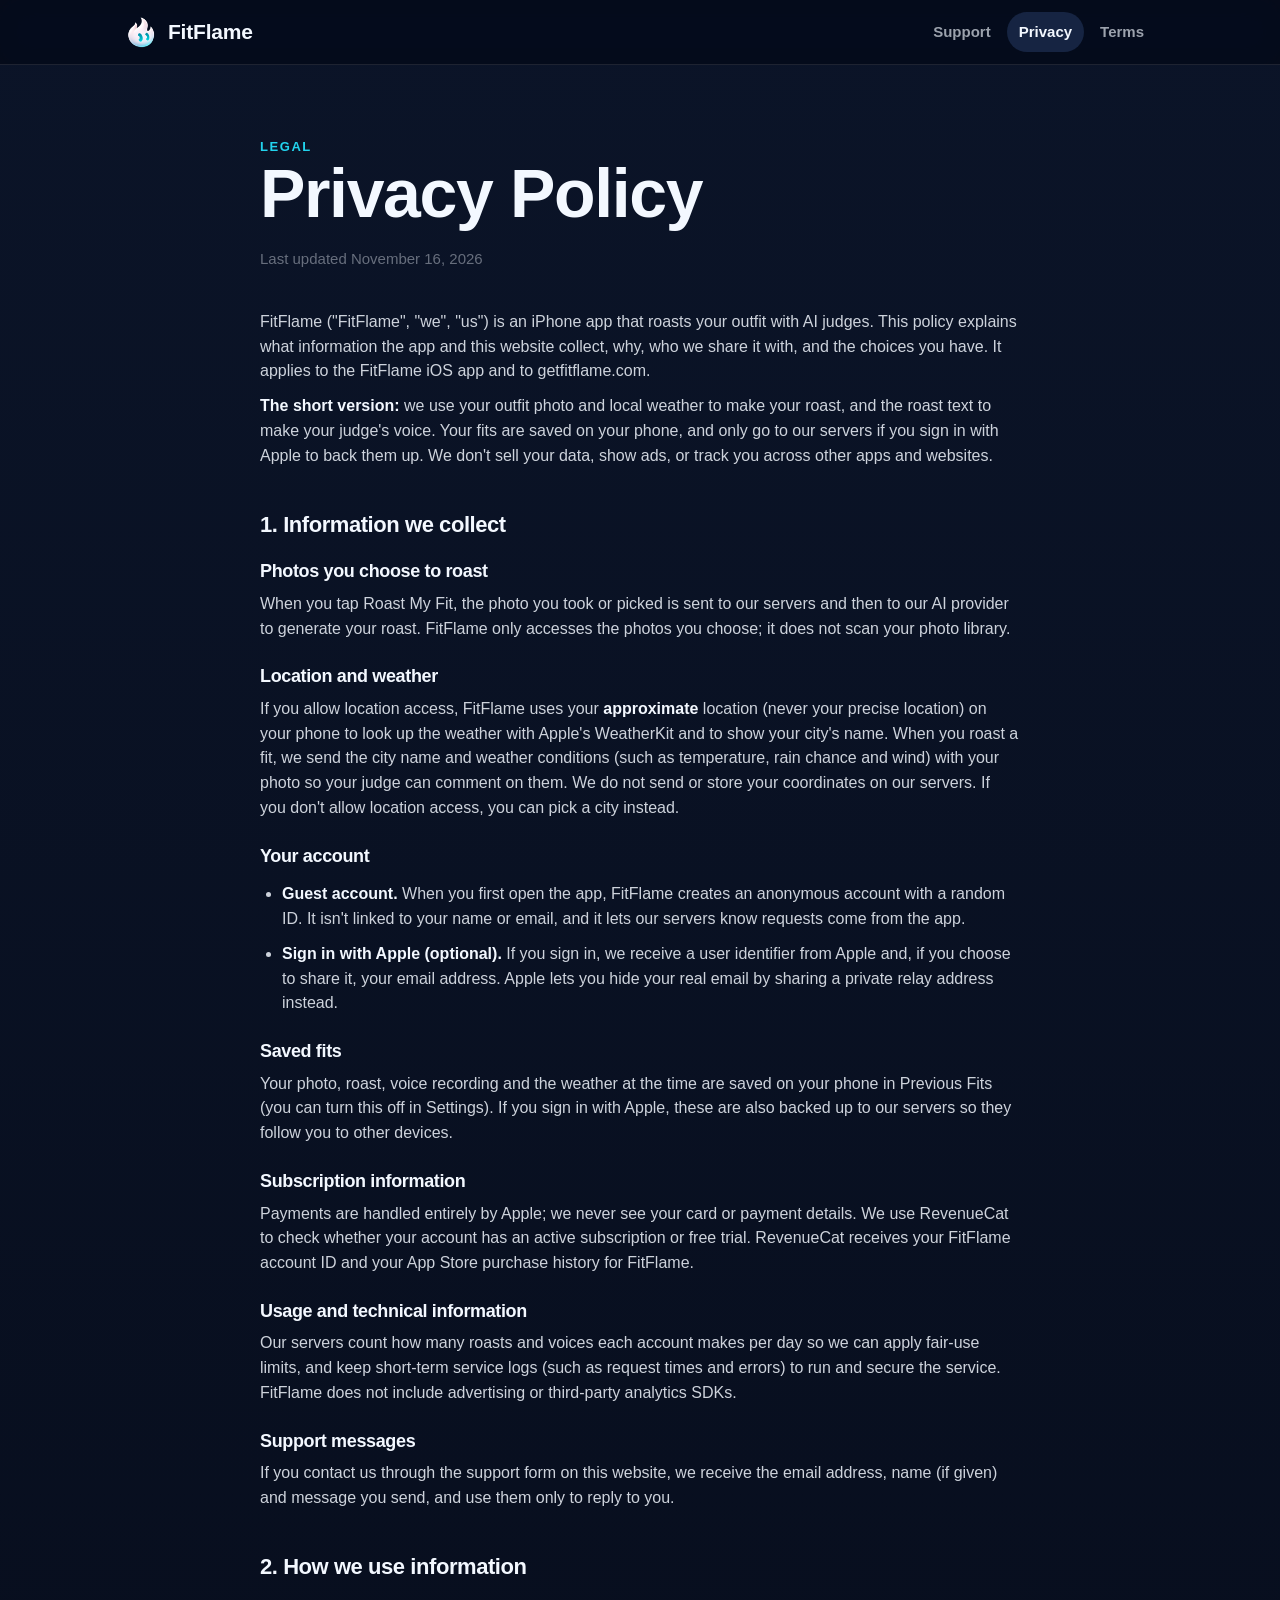
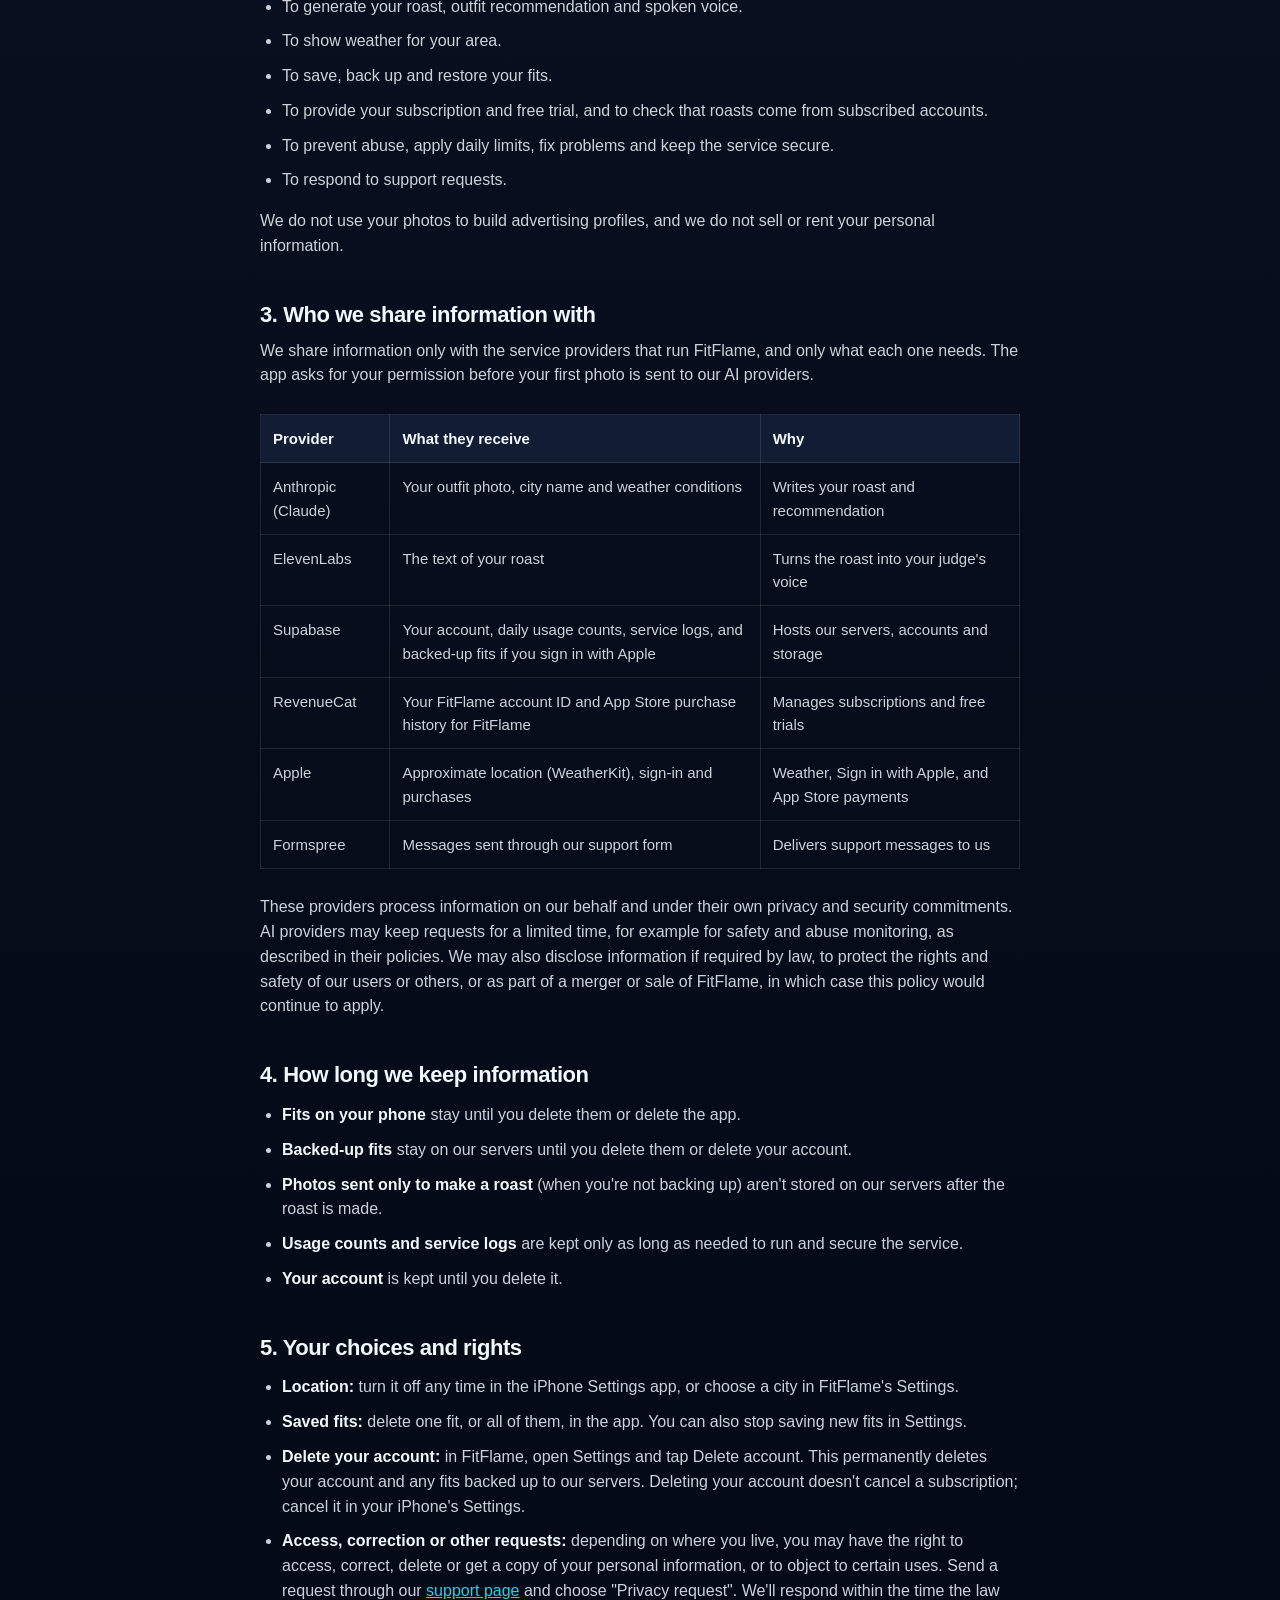
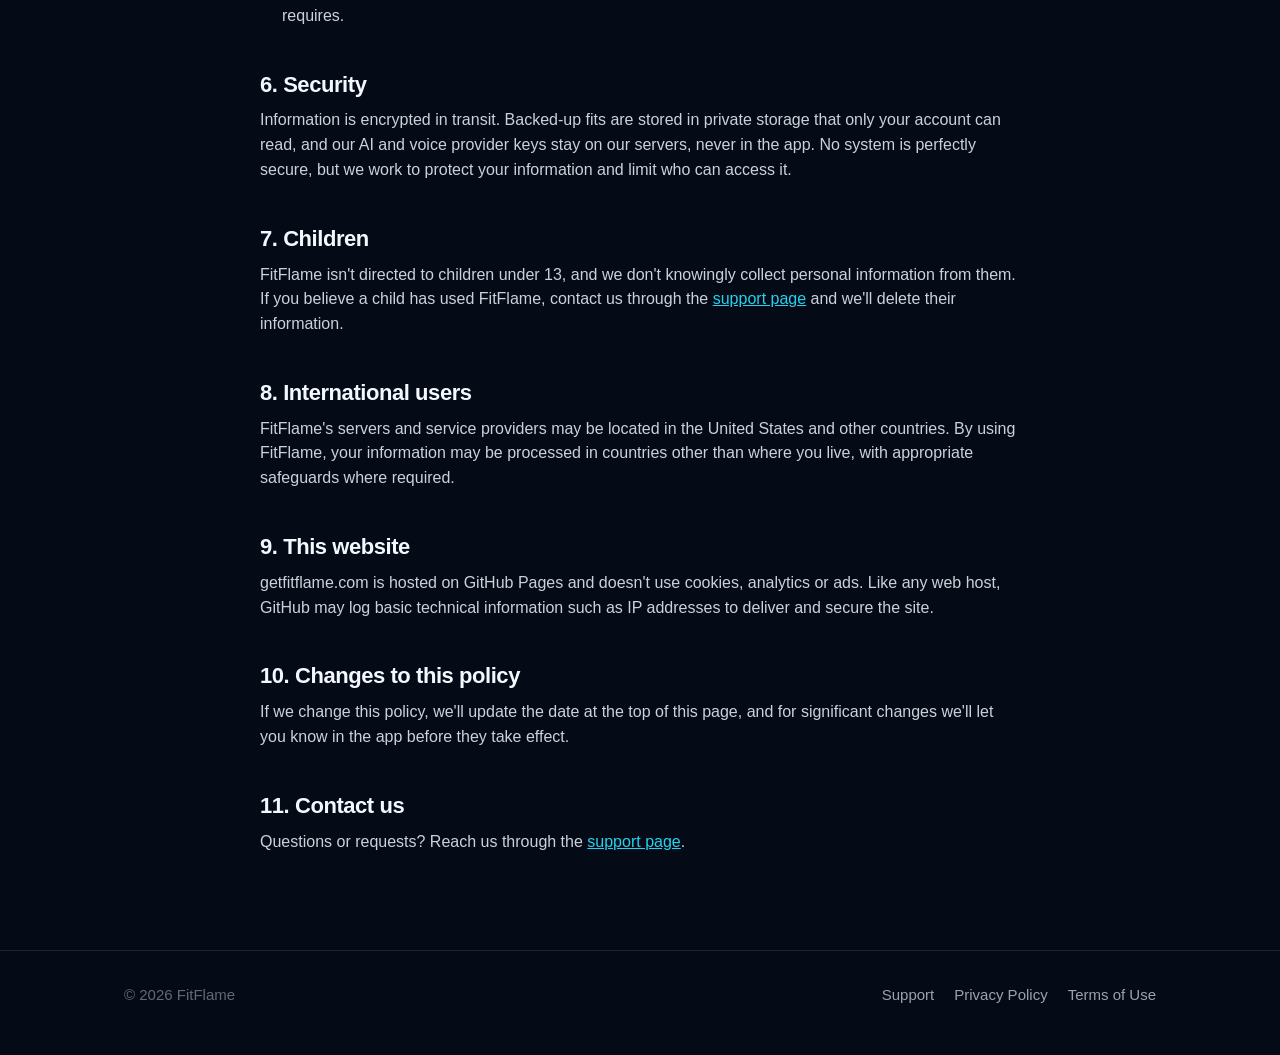
==== privacy/index.html @ 4220edf6 "FitFlame website: home, support, privacy policy and terms Co-Authored-By: Claude Opus 5.5 <noreply@a" ====
<!doctype html>
<html lang="en">
  <head>
    <meta charset="utf-8" />
    <meta name="viewport" content="width=device-width, initial-scale=1" />
    <title>Privacy Policy | FitFlame</title>
    <meta name="description" content="How FitFlame collects, uses and protects your information." />
    <meta name="theme-color" content="#050a17" />
    <link rel="icon" type="image/png" href="/assets/favicon.png" />
    <link rel="apple-touch-icon" href="/assets/icon-180.png" />
    <link rel="stylesheet" href="/assets/site.css" />
  </head>
  <body>
    <header class="site-header">
      <div class="wrap">
        <a class="logo" href="/" aria-label="FitFlame home"><img src="/assets/favicon.png" alt="" width="34" height="34" /><span>FitFlame</span></a>
        <nav class="site-nav" aria-label="Main">
          <a href="/support/">Support</a>
          <a href="/privacy/" aria-current="page">Privacy</a>
          <a href="/terms/">Terms</a>
        </nav>
      </div>
    </header>

    <main class="wrap page narrow">
      <div class="page-head">
        <p class="eyebrow">Legal</p>
        <h1>Privacy Policy</h1>
        <p class="updated">Last updated November 16, 2026</p>
      </div>

      <article class="legal">
        <p>
          FitFlame ("FitFlame", "we", "us") is an iPhone app that roasts your outfit with AI judges. This policy explains
          what information the app and this website collect, why, who we share it with, and the choices you have. It
          applies to the FitFlame iOS app and to getfitflame.com.
        </p>
        <p>
          <strong>The short version:</strong> we use your outfit photo and local weather to make your roast, and the
          roast text to make your judge's voice. Your fits are saved on your phone, and only go to our servers if you
          sign in with Apple to back them up. We don't sell your data, show ads, or track you across other apps and
          websites.
        </p>

        <h2>1. Information we collect</h2>

        <h3>Photos you choose to roast</h3>
        <p>
          When you tap Roast My Fit, the photo you took or picked is sent to our servers and then to our AI provider to
          generate your roast. FitFlame only accesses the photos you choose; it does not scan your photo library.
        </p>

        <h3>Location and weather</h3>
        <p>
          If you allow location access, FitFlame uses your <strong>approximate</strong> location (never your precise
          location) on your phone to look up the weather with Apple's WeatherKit and to show your city's name. When you
          roast a fit, we send the city name and weather conditions (such as temperature, rain chance and wind) with your
          photo so your judge can comment on them. We do not send or store your coordinates on our servers. If you don't
          allow location access, you can pick a city instead.
        </p>

        <h3>Your account</h3>
        <ul>
          <li>
            <strong>Guest account.</strong> When you first open the app, FitFlame creates an anonymous account with a
            random ID. It isn't linked to your name or email, and it lets our servers know requests come from the app.
          </li>
          <li>
            <strong>Sign in with Apple (optional).</strong> If you sign in, we receive a user identifier from Apple and,
            if you choose to share it, your email address. Apple lets you hide your real email by sharing a private relay
            address instead.
          </li>
        </ul>

        <h3>Saved fits</h3>
        <p>
          Your photo, roast, voice recording and the weather at the time are saved on your phone in Previous Fits (you
          can turn this off in Settings). If you sign in with Apple, these are also backed up to our servers so they
          follow you to other devices.
        </p>

        <h3>Subscription information</h3>
        <p>
          Payments are handled entirely by Apple; we never see your card or payment details. We use RevenueCat to check
          whether your account has an active subscription or free trial. RevenueCat receives your FitFlame account ID and
          your App Store purchase history for FitFlame.
        </p>

        <h3>Usage and technical information</h3>
        <p>
          Our servers count how many roasts and voices each account makes per day so we can apply fair-use limits, and
          keep short-term service logs (such as request times and errors) to run and secure the service. FitFlame does
          not include advertising or third-party analytics SDKs.
        </p>

        <h3>Support messages</h3>
        <p>
          If you contact us through the support form on this website, we receive the email address, name (if given) and
          message you send, and use them only to reply to you.
        </p>

        <h2>2. How we use information</h2>
        <ul>
          <li>To generate your roast, outfit recommendation and spoken voice.</li>
          <li>To show weather for your area.</li>
          <li>To save, back up and restore your fits.</li>
          <li>To provide your subscription and free trial, and to check that roasts come from subscribed accounts.</li>
          <li>To prevent abuse, apply daily limits, fix problems and keep the service secure.</li>
          <li>To respond to support requests.</li>
        </ul>
        <p>We do not use your photos to build advertising profiles, and we do not sell or rent your personal information.</p>

        <h2>3. Who we share information with</h2>
        <p>
          We share information only with the service providers that run FitFlame, and only what each one needs. The app
          asks for your permission before your first photo is sent to our AI providers.
        </p>
        <div class="table-scroll">
          <table>
            <thead>
              <tr>
                <th>Provider</th>
                <th>What they receive</th>
                <th>Why</th>
              </tr>
            </thead>
            <tbody>
              <tr>
                <td>Anthropic (Claude)</td>
                <td>Your outfit photo, city name and weather conditions</td>
                <td>Writes your roast and recommendation</td>
              </tr>
              <tr>
                <td>ElevenLabs</td>
                <td>The text of your roast</td>
                <td>Turns the roast into your judge's voice</td>
              </tr>
              <tr>
                <td>Supabase</td>
                <td>Your account, daily usage counts, service logs, and backed-up fits if you sign in with Apple</td>
                <td>Hosts our servers, accounts and storage</td>
              </tr>
              <tr>
                <td>RevenueCat</td>
                <td>Your FitFlame account ID and App Store purchase history for FitFlame</td>
                <td>Manages subscriptions and free trials</td>
              </tr>
              <tr>
                <td>Apple</td>
                <td>Approximate location (WeatherKit), sign-in and purchases</td>
                <td>Weather, Sign in with Apple, and App Store payments</td>
              </tr>
              <tr>
                <td>Formspree</td>
                <td>Messages sent through our support form</td>
                <td>Delivers support messages to us</td>
              </tr>
            </tbody>
          </table>
        </div>
        <p>
          These providers process information on our behalf and under their own privacy and security commitments. AI
          providers may keep requests for a limited time, for example for safety and abuse monitoring, as described in
          their policies. We may also disclose information if required by law, to protect the rights and safety of our
          users or others, or as part of a merger or sale of FitFlame, in which case this policy would continue to apply.
        </p>

        <h2>4. How long we keep information</h2>
        <ul>
          <li><strong>Fits on your phone</strong> stay until you delete them or delete the app.</li>
          <li><strong>Backed-up fits</strong> stay on our servers until you delete them or delete your account.</li>
          <li>
            <strong>Photos sent only to make a roast</strong> (when you're not backing up) aren't stored on our servers
            after the roast is made.
          </li>
          <li><strong>Usage counts and service logs</strong> are kept only as long as needed to run and secure the service.</li>
          <li><strong>Your account</strong> is kept until you delete it.</li>
        </ul>

        <h2>5. Your choices and rights</h2>
        <ul>
          <li><strong>Location:</strong> turn it off any time in the iPhone Settings app, or choose a city in FitFlame's Settings.</li>
          <li><strong>Saved fits:</strong> delete one fit, or all of them, in the app. You can also stop saving new fits in Settings.</li>
          <li>
            <strong>Delete your account:</strong> in FitFlame, open Settings and tap Delete account. This permanently
            deletes your account and any fits backed up to our servers. Deleting your account doesn't cancel a
            subscription; cancel it in your iPhone's Settings.
          </li>
          <li>
            <strong>Access, correction or other requests:</strong> depending on where you live, you may have the right
            to access, correct, delete or get a copy of your personal information, or to object to certain uses. Send a
            request through our <a href="/support/">support page</a> and choose "Privacy request". We'll respond within
            the time the law requires.
          </li>
        </ul>

        <h2>6. Security</h2>
        <p>
          Information is encrypted in transit. Backed-up fits are stored in private storage that only your account can
          read, and our AI and voice provider keys stay on our servers, never in the app. No system is perfectly secure,
          but we work to protect your information and limit who can access it.
        </p>

        <h2>7. Children</h2>
        <p>
          FitFlame isn't directed to children under 13, and we don't knowingly collect personal information from them.
          If you believe a child has used FitFlame, contact us through the <a href="/support/">support page</a> and we'll
          delete their information.
        </p>

        <h2>8. International users</h2>
        <p>
          FitFlame's servers and service providers may be located in the United States and other countries. By using
          FitFlame, your information may be processed in countries other than where you live, with appropriate
          safeguards where required.
        </p>

        <h2>9. This website</h2>
        <p>
          getfitflame.com is hosted on GitHub Pages and doesn't use cookies, analytics or ads. Like any web host, GitHub
          may log basic technical information such as IP addresses to deliver and secure the site.
        </p>

        <h2>10. Changes to this policy</h2>
        <p>
          If we change this policy, we'll update the date at the top of this page, and for significant changes we'll let
          you know in the app before they take effect.
        </p>

        <h2>11. Contact us</h2>
        <p>Questions or requests? Reach us through the <a href="/support/">support page</a>.</p>
      </article>
    </main>

    <footer class="site-footer">
      <div class="wrap">
        <span>© 2026 FitFlame</span>
        <nav aria-label="Footer">
          <a href="/support/">Support</a>
          <a href="/privacy/">Privacy Policy</a>
          <a href="/terms/">Terms of Use</a>
        </nav>
      </div>
    </footer>
  </body>
</html>
---- assets/site.css ----
/* FitFlame website. Colors match the app (FitFlame/DesignSystem/Theme.swift). */
:root {
  --deep-navy: #050a17;
  --navy: #0b1428;
  --slate: #17243f;
  --slate-light: #24365c;
  --cyan: #22d3ee;
  --turquoise: #2de2c8;
  --text: #f3f8ff;
  --text-secondary: rgba(243, 248, 255, 0.64);
  --text-faint: rgba(243, 248, 255, 0.4);
  --hairline: rgba(255, 255, 255, 0.1);
  --danger: #ff6b7a;
  --accent-gradient: linear-gradient(135deg, var(--cyan), var(--turquoise));
  --radius-card: 24px;
  --max: 1080px;
  color-scheme: dark;
}

*,
*::before,
*::after {
  box-sizing: border-box;
}

html {
  -webkit-text-size-adjust: 100%;
}

body {
  margin: 0;
  min-height: 100vh;
  background:
    radial-gradient(1100px 600px at 75% -10%, rgba(34, 211, 238, 0.14), transparent 60%),
    linear-gradient(180deg, var(--navy), var(--deep-navy) 70%);
  background-color: var(--deep-navy);
  color: var(--text);
  font-family: ui-rounded, "SF Pro Rounded", -apple-system, BlinkMacSystemFont, "Segoe UI", Roboto, "Helvetica Neue",
    Arial, sans-serif;
  font-size: 17px;
  line-height: 1.55;
  -webkit-font-smoothing: antialiased;
}

a {
  color: var(--cyan);
}

img {
  display: block;
  max-width: 100%;
}

.wrap {
  width: 100%;
  max-width: var(--max);
  margin: 0 auto;
  padding: 0 24px;
}

/* Header */
.site-header {
  position: sticky;
  top: 0;
  z-index: 10;
  background: rgba(5, 10, 23, 0.78);
  backdrop-filter: saturate(160%) blur(16px);
  -webkit-backdrop-filter: saturate(160%) blur(16px);
  border-bottom: 1px solid var(--hairline);
}

.site-header .wrap {
  display: flex;
  align-items: center;
  justify-content: space-between;
  gap: 16px;
  height: 64px;
}

.logo {
  display: inline-flex;
  align-items: center;
  gap: 10px;
  color: var(--text);
  text-decoration: none;
  font-size: 21px;
  font-weight: 800;
  letter-spacing: -0.01em;
}

.logo img {
  width: 34px;
  height: 34px;
}

.site-nav {
  display: flex;
  gap: 4px;
}

.site-nav a {
  color: var(--text-secondary);
  text-decoration: none;
  font-size: 15px;
  font-weight: 700;
  padding: 8px 12px;
  border-radius: 999px;
}

.site-nav a:hover,
.site-nav a[aria-current="page"] {
  color: var(--text);
  background: rgba(36, 54, 92, 0.6);
}

/* Footer */
.site-footer {
  margin-top: 96px;
  border-top: 1px solid var(--hairline);
  padding: 32px 0 48px;
  color: var(--text-faint);
  font-size: 15px;
}

.site-footer .wrap {
  display: flex;
  flex-wrap: wrap;
  align-items: center;
  justify-content: space-between;
  gap: 16px;
}

.site-footer nav {
  display: flex;
  flex-wrap: wrap;
  gap: 20px;
}

.site-footer a {
  color: var(--text-secondary);
  text-decoration: none;
}

.site-footer a:hover {
  color: var(--text);
}

/* Type */
h1,
h2,
h3 {
  line-height: 1.08;
  letter-spacing: -0.02em;
  margin: 0;
}

h1 {
  font-size: clamp(40px, 7vw, 68px);
  font-weight: 900;
}

h2 {
  font-size: clamp(28px, 4vw, 36px);
  font-weight: 800;
}

h3 {
  font-size: 19px;
  font-weight: 800;
}

.muted {
  color: var(--text-secondary);
}

.eyebrow {
  margin: 0 0 14px;
  color: var(--cyan);
  font-size: 13px;
  font-weight: 800;
  letter-spacing: 0.12em;
  text-transform: uppercase;
}

.gradient-text {
  background: var(--accent-gradient);
  -webkit-background-clip: text;
  background-clip: text;
  color: transparent;
}

/* Buttons */
.button {
  display: inline-flex;
  align-items: center;
  justify-content: center;
  gap: 10px;
  min-height: 56px;
  padding: 0 28px;
  border: 0;
  border-radius: 20px;
  background: var(--accent-gradient);
  color: var(--deep-navy);
  font: inherit;
  font-weight: 800;
  text-decoration: none;
  cursor: pointer;
  box-shadow: 0 12px 40px rgba(34, 211, 238, 0.25);
}

.button:hover {
  filter: brightness(1.06);
}

.button:disabled {
  background: var(--slate-light);
  color: var(--text-secondary);
  box-shadow: none;
  cursor: default;
}

/* Home */
.hero {
  display: grid;
  grid-template-columns: 1.15fr 0.85fr;
  align-items: center;
  gap: 48px;
  padding: 72px 0 24px;
}

.hero p.lede {
  font-size: 20px;
  margin: 20px 0 32px;
  max-width: 32ch;
}

.badge {
  display: inline-flex;
  align-items: center;
  gap: 8px;
  padding: 10px 16px;
  border-radius: 999px;
  background: rgba(23, 36, 63, 0.8);
  border: 1px solid var(--hairline);
  color: var(--text-secondary);
  font-size: 15px;
  font-weight: 700;
}

.badge .dot {
  width: 8px;
  height: 8px;
  border-radius: 50%;
  background: var(--turquoise);
  box-shadow: 0 0 12px var(--turquoise);
}

.mascot {
  justify-self: center;
  position: relative;
  width: min(340px, 72vw);
  aspect-ratio: 1;
  display: grid;
  place-items: center;
}

.mascot::before {
  content: "";
  position: absolute;
  inset: 4%;
  border-radius: 50%;
  background: radial-gradient(circle, rgba(34, 211, 238, 0.4), transparent 68%);
  filter: blur(8px);
}

.mascot img {
  position: relative;
  width: 82%;
  animation: bob 4s ease-in-out infinite;
}

@keyframes bob {
  0%,
  100% {
    transform: translateY(0) rotate(-2deg);
  }
  50% {
    transform: translateY(-10px) rotate(2deg);
  }
}

@media (prefers-reduced-motion: reduce) {
  .mascot img {
    animation: none;
  }
}

.section {
  margin-top: 88px;
}

.section-head {
  max-width: 620px;
  margin-bottom: 28px;
}

.section-head p {
  margin: 12px 0 0;
}

.grid-3 {
  display: grid;
  grid-template-columns: repeat(3, 1fr);
  gap: 16px;
}

.judges {
  display: grid;
  grid-template-columns: repeat(5, 1fr);
  gap: 14px;
}

.card {
  background: linear-gradient(135deg, rgba(36, 54, 92, 0.5), rgba(23, 36, 63, 0.75));
  border: 1px solid var(--hairline);
  border-radius: var(--radius-card);
  padding: 26px;
}

.card p {
  margin: 8px 0 0;
}

.num {
  display: inline-grid;
  place-items: center;
  width: 38px;
  height: 38px;
  margin-bottom: 16px;
  border-radius: 50%;
  background: var(--accent-gradient);
  color: var(--deep-navy);
  font-weight: 900;
}

.judge {
  padding: 22px;
}

.judge .emoji {
  display: inline-grid;
  place-items: center;
  width: 52px;
  height: 52px;
  margin-bottom: 14px;
  border-radius: 50%;
  font-size: 26px;
}

.judge p {
  font-size: 15px;
}

/* Inner pages */
.page {
  padding: 56px 0 0;
}

.page-head {
  max-width: 720px;
  margin-bottom: 40px;
}

.page-head p {
  margin: 16px 0 0;
}

.narrow {
  max-width: 760px;
}

/* Support */
.support-grid {
  display: grid;
  grid-template-columns: 1fr 1fr;
  gap: 24px;
  align-items: start;
}

.form {
  display: grid;
  gap: 16px;
}

.field {
  display: grid;
  gap: 8px;
}

.field label {
  font-size: 15px;
  font-weight: 700;
}

.field .hint {
  font-weight: 500;
  color: var(--text-secondary);
}

.field input,
.field select,
.field textarea {
  width: 100%;
  padding: 14px 16px;
  border: 1px solid var(--hairline);
  border-radius: 14px;
  background: rgba(5, 10, 23, 0.7);
  color: var(--text);
  font: inherit;
}

.field textarea {
  min-height: 160px;
  resize: vertical;
}

.field input:focus,
.field select:focus,
.field textarea:focus {
  outline: 2px solid var(--cyan);
  outline-offset: 1px;
  border-color: transparent;
}

.hidden-field {
  position: absolute;
  left: -10000px;
  width: 1px;
  height: 1px;
  overflow: hidden;
}

.notice {
  padding: 14px 16px;
  border-radius: 14px;
  font-size: 15px;
}

.notice.success {
  background: rgba(45, 226, 200, 0.12);
  color: var(--turquoise);
}

.notice.error {
  background: rgba(255, 107, 122, 0.12);
  color: var(--danger);
}

.faq details {
  border-bottom: 1px solid var(--hairline);
  padding: 18px 0;
}

.faq details:first-of-type {
  padding-top: 0;
}

.faq summary {
  cursor: pointer;
  font-weight: 800;
  list-style: none;
}

.faq summary::-webkit-details-marker {
  display: none;
}

.faq summary::after {
  content: "+";
  float: right;
  color: var(--text-secondary);
  font-weight: 500;
}

.faq details[open] summary::after {
  content: "–";
}

.faq details p {
  margin: 10px 0 0;
  color: var(--text-secondary);
}

/* Legal documents */
.legal {
  color: rgba(243, 248, 255, 0.84);
  font-size: 16px;
}

.legal h2 {
  font-size: 22px;
  margin: 44px 0 12px;
  color: var(--text);
}

.legal h3 {
  font-size: 18px;
  margin: 26px 0 8px;
  color: var(--text);
}

.legal p,
.legal li {
  margin: 10px 0;
}

.legal ul {
  padding-left: 22px;
}

.legal strong {
  color: var(--text);
}

.legal table {
  width: 100%;
  border-collapse: collapse;
  margin: 16px 0;
  font-size: 15px;
}

.legal th,
.legal td {
  text-align: left;
  vertical-align: top;
  padding: 12px;
  border: 1px solid var(--hairline);
}

.legal th {
  color: var(--text);
  background: rgba(23, 36, 63, 0.7);
}

.table-scroll {
  overflow-x: auto;
}

.updated {
  color: var(--text-faint);
  font-size: 15px;
}

/* Small screens */
@media (max-width: 900px) {
  .judges {
    grid-template-columns: repeat(2, 1fr);
  }
}

@media (max-width: 820px) {
  .hero {
    grid-template-columns: 1fr;
    padding-top: 40px;
  }

  .mascot {
    order: -1;
    width: min(240px, 60vw);
  }

  .grid-3,
  .support-grid {
    grid-template-columns: 1fr;
  }
}

@media (max-width: 480px) {
  .wrap {
    padding: 0 16px;
  }

  .judges {
    grid-template-columns: 1fr;
  }

  .site-nav a {
    padding: 8px 8px;
    font-size: 14px;
  }

  .logo {
    font-size: 18px;
  }

  .logo span {
    display: none;
  }

  .card {
    padding: 22px;
  }
}
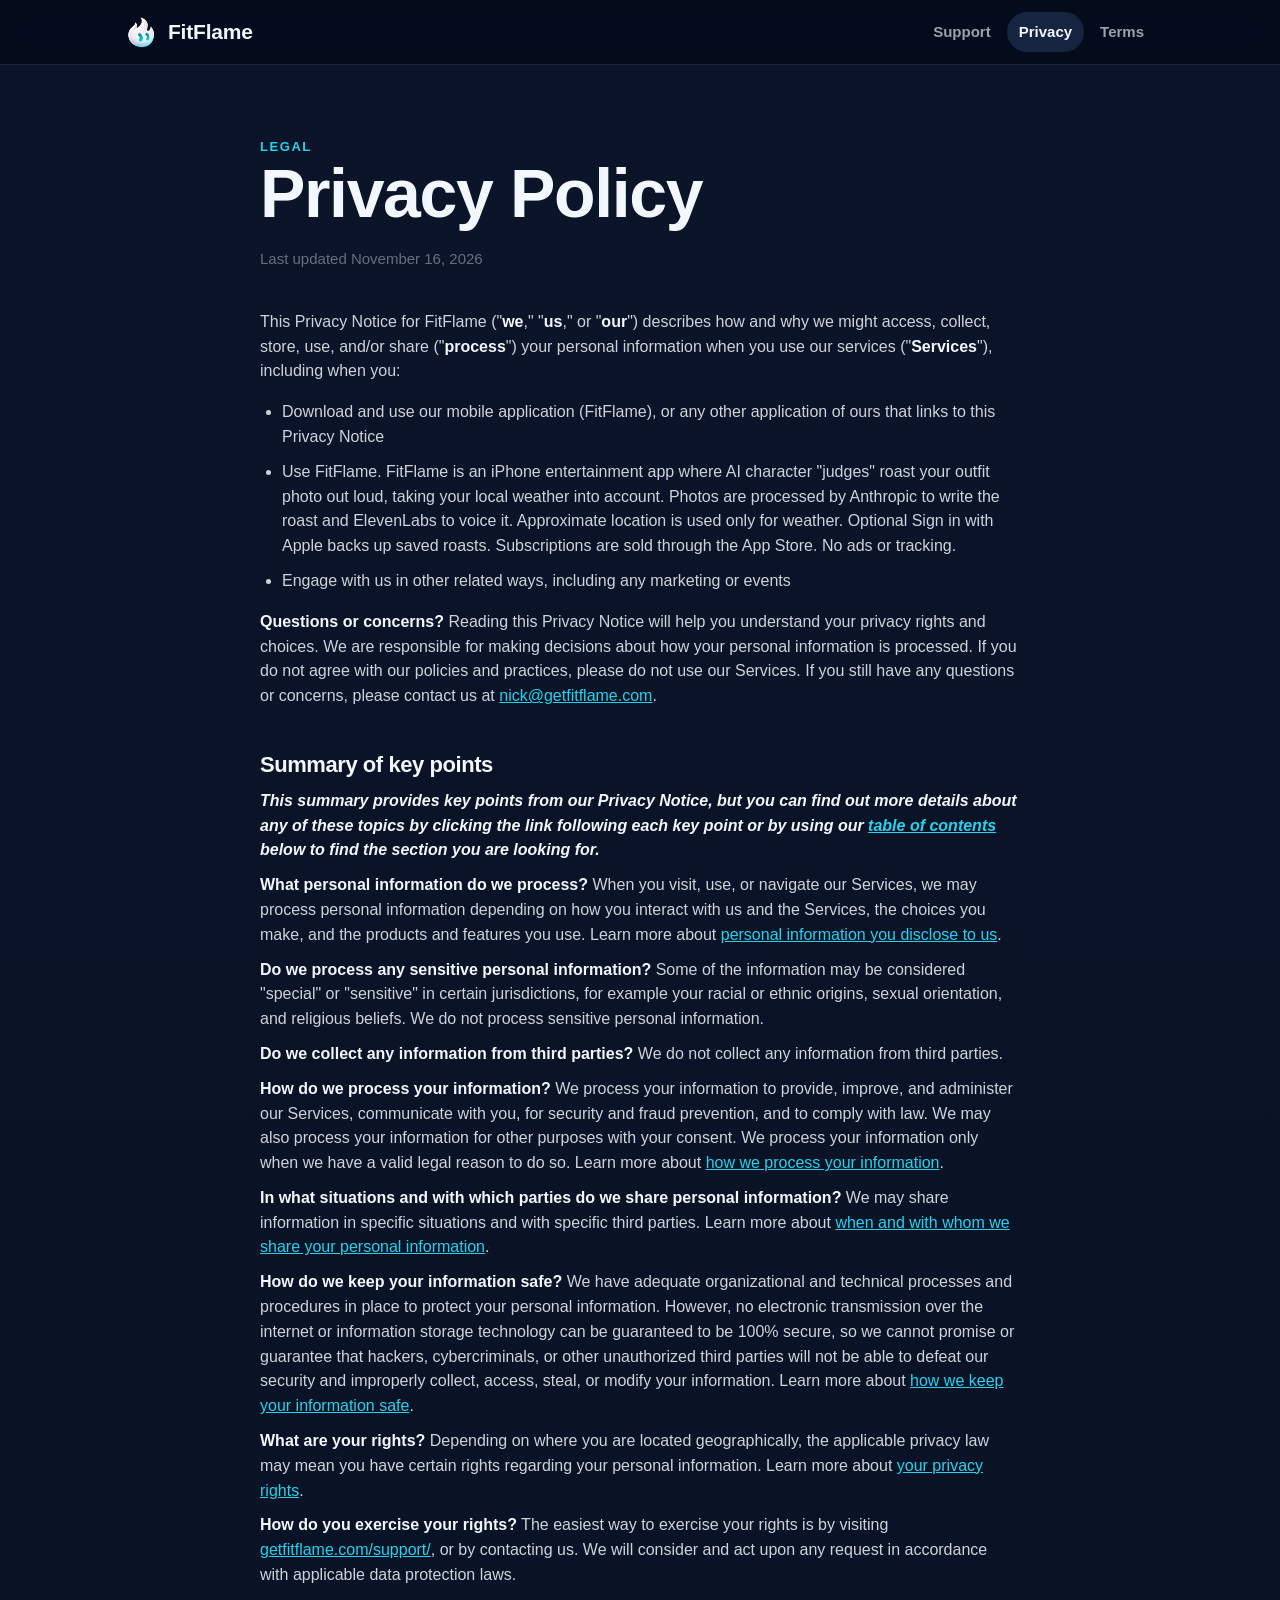
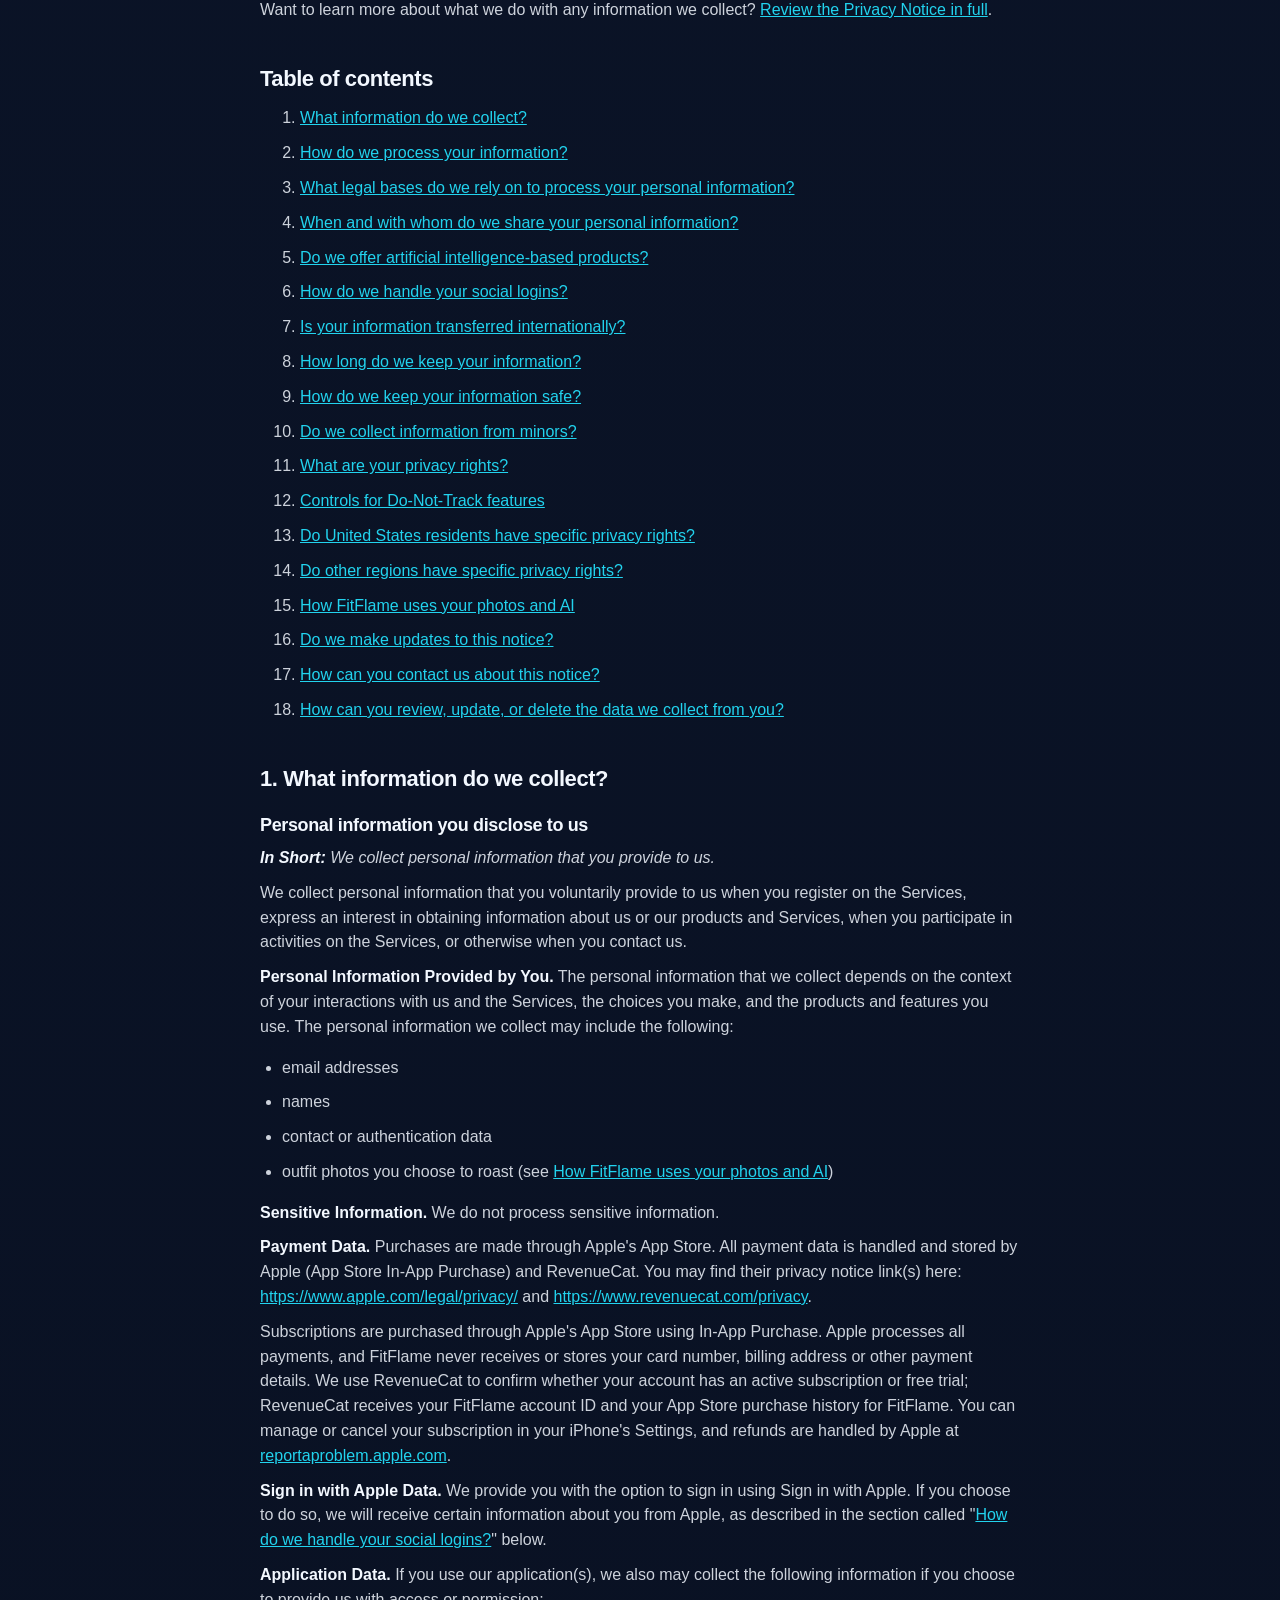
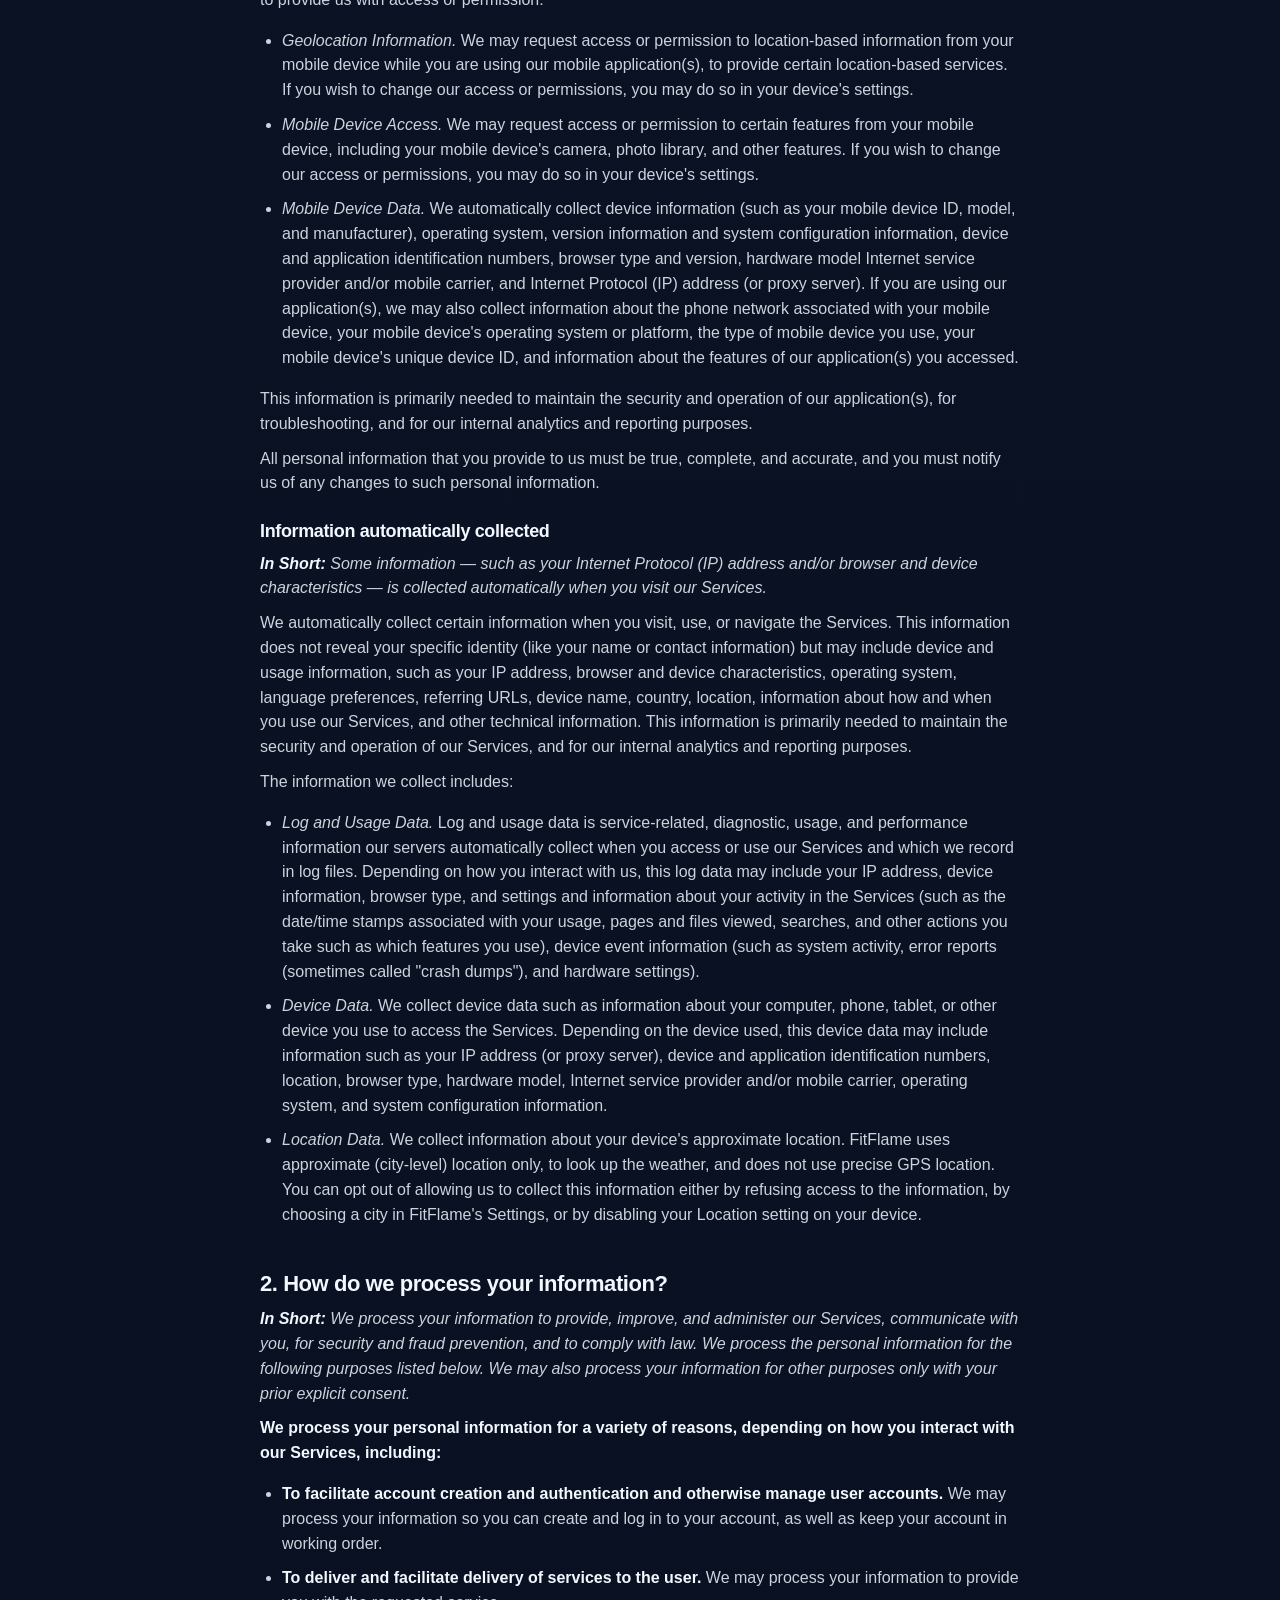
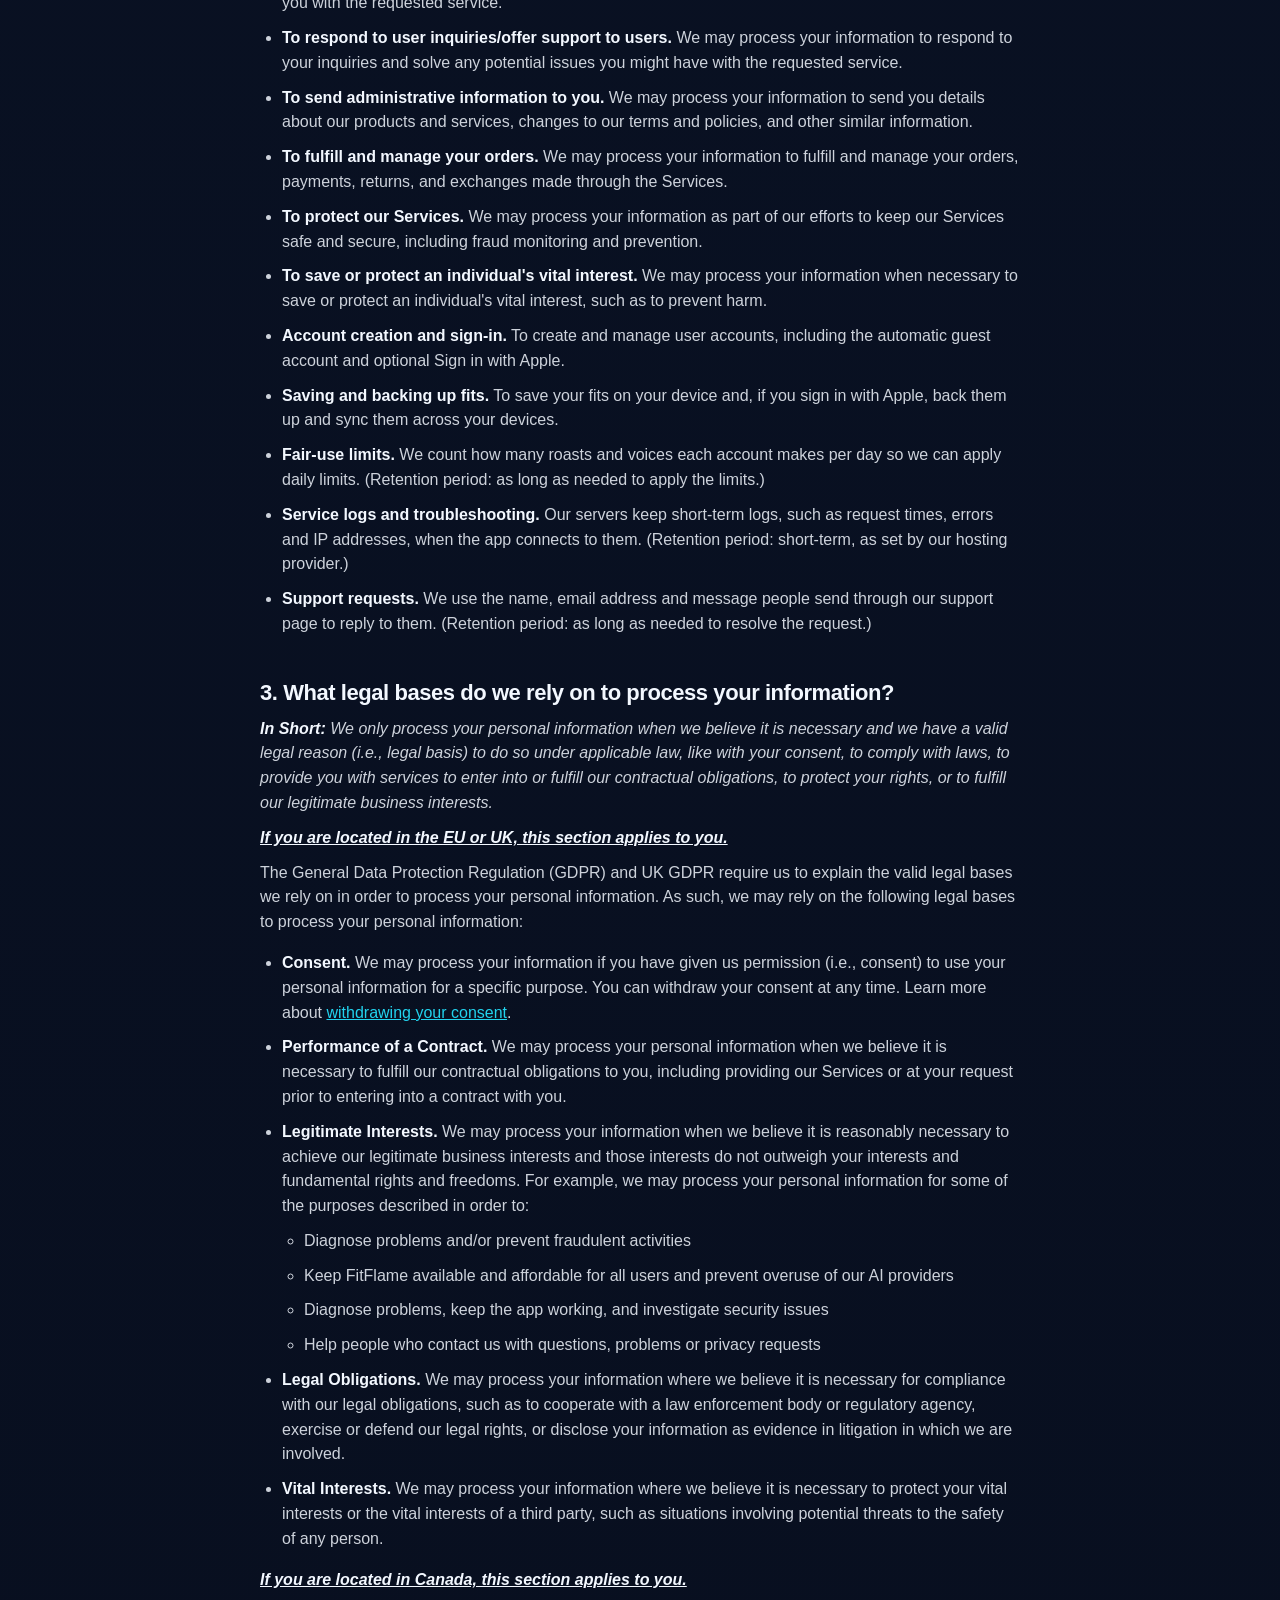
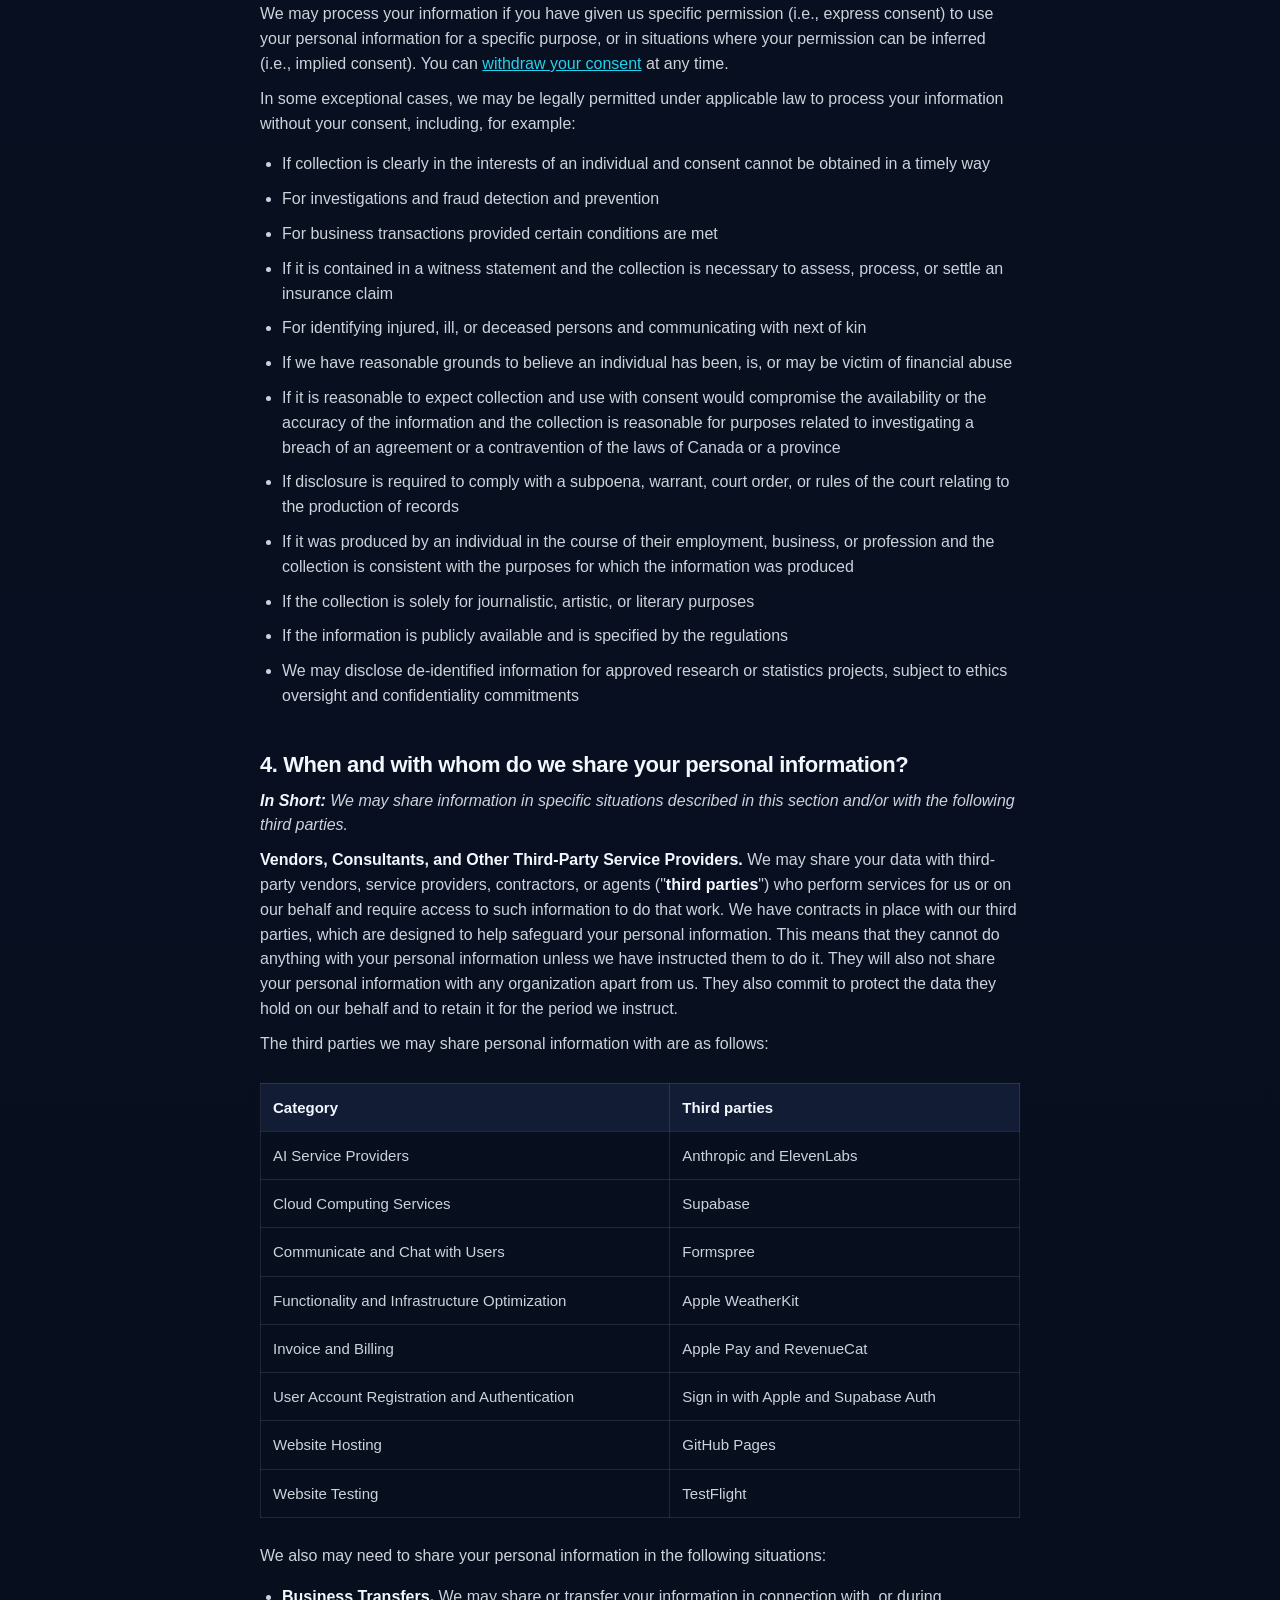
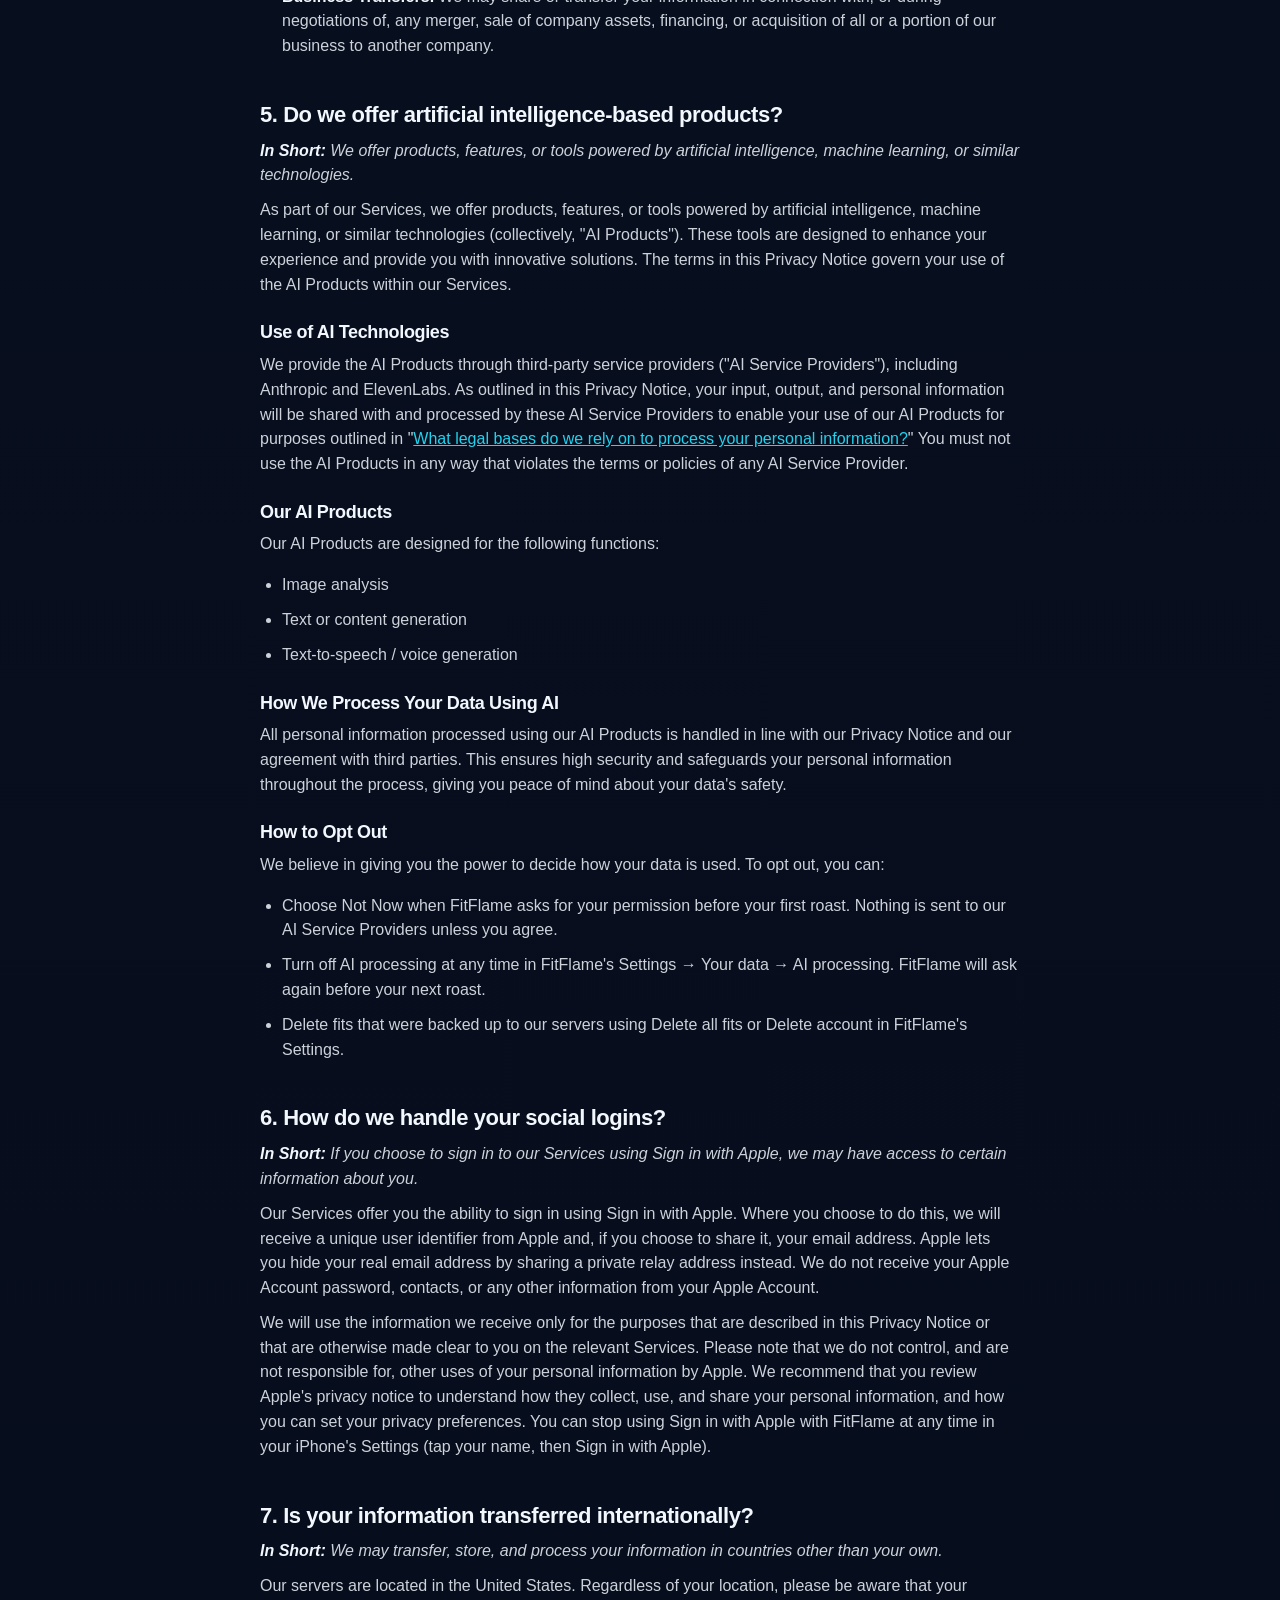
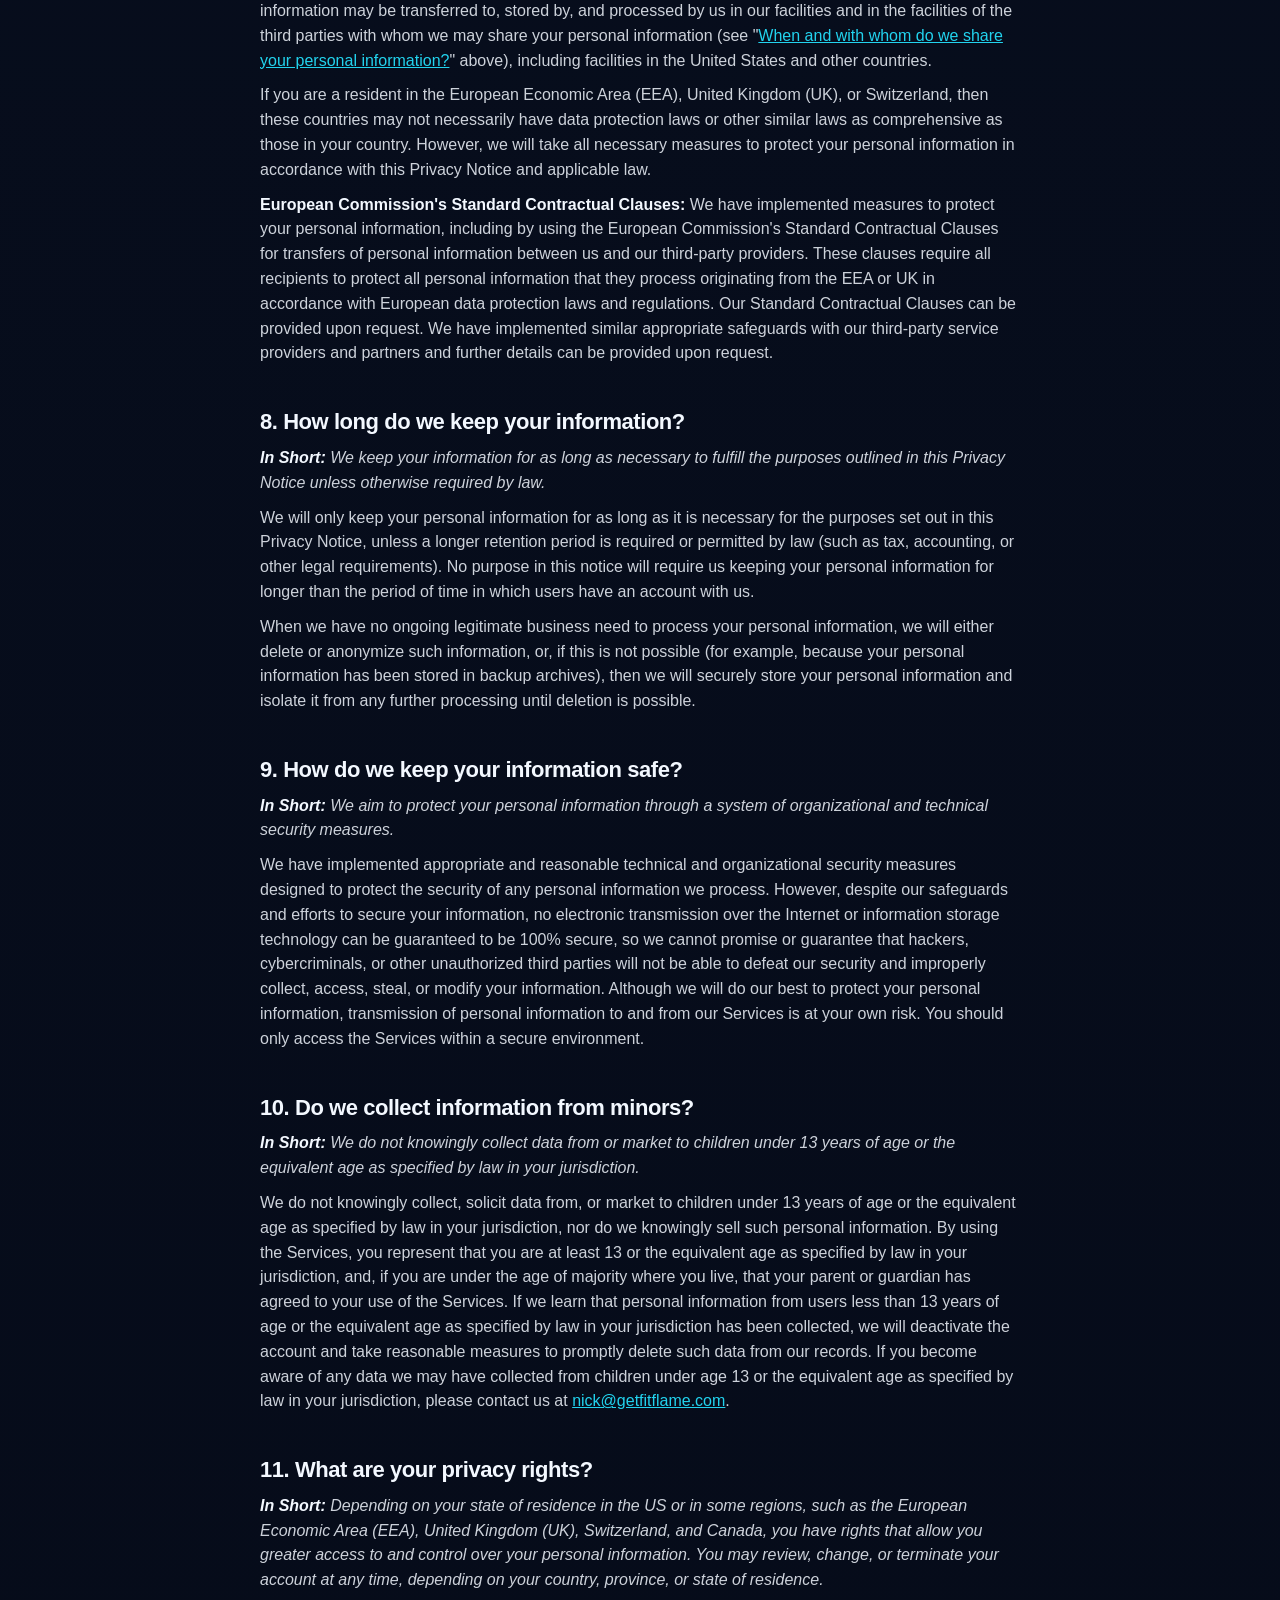
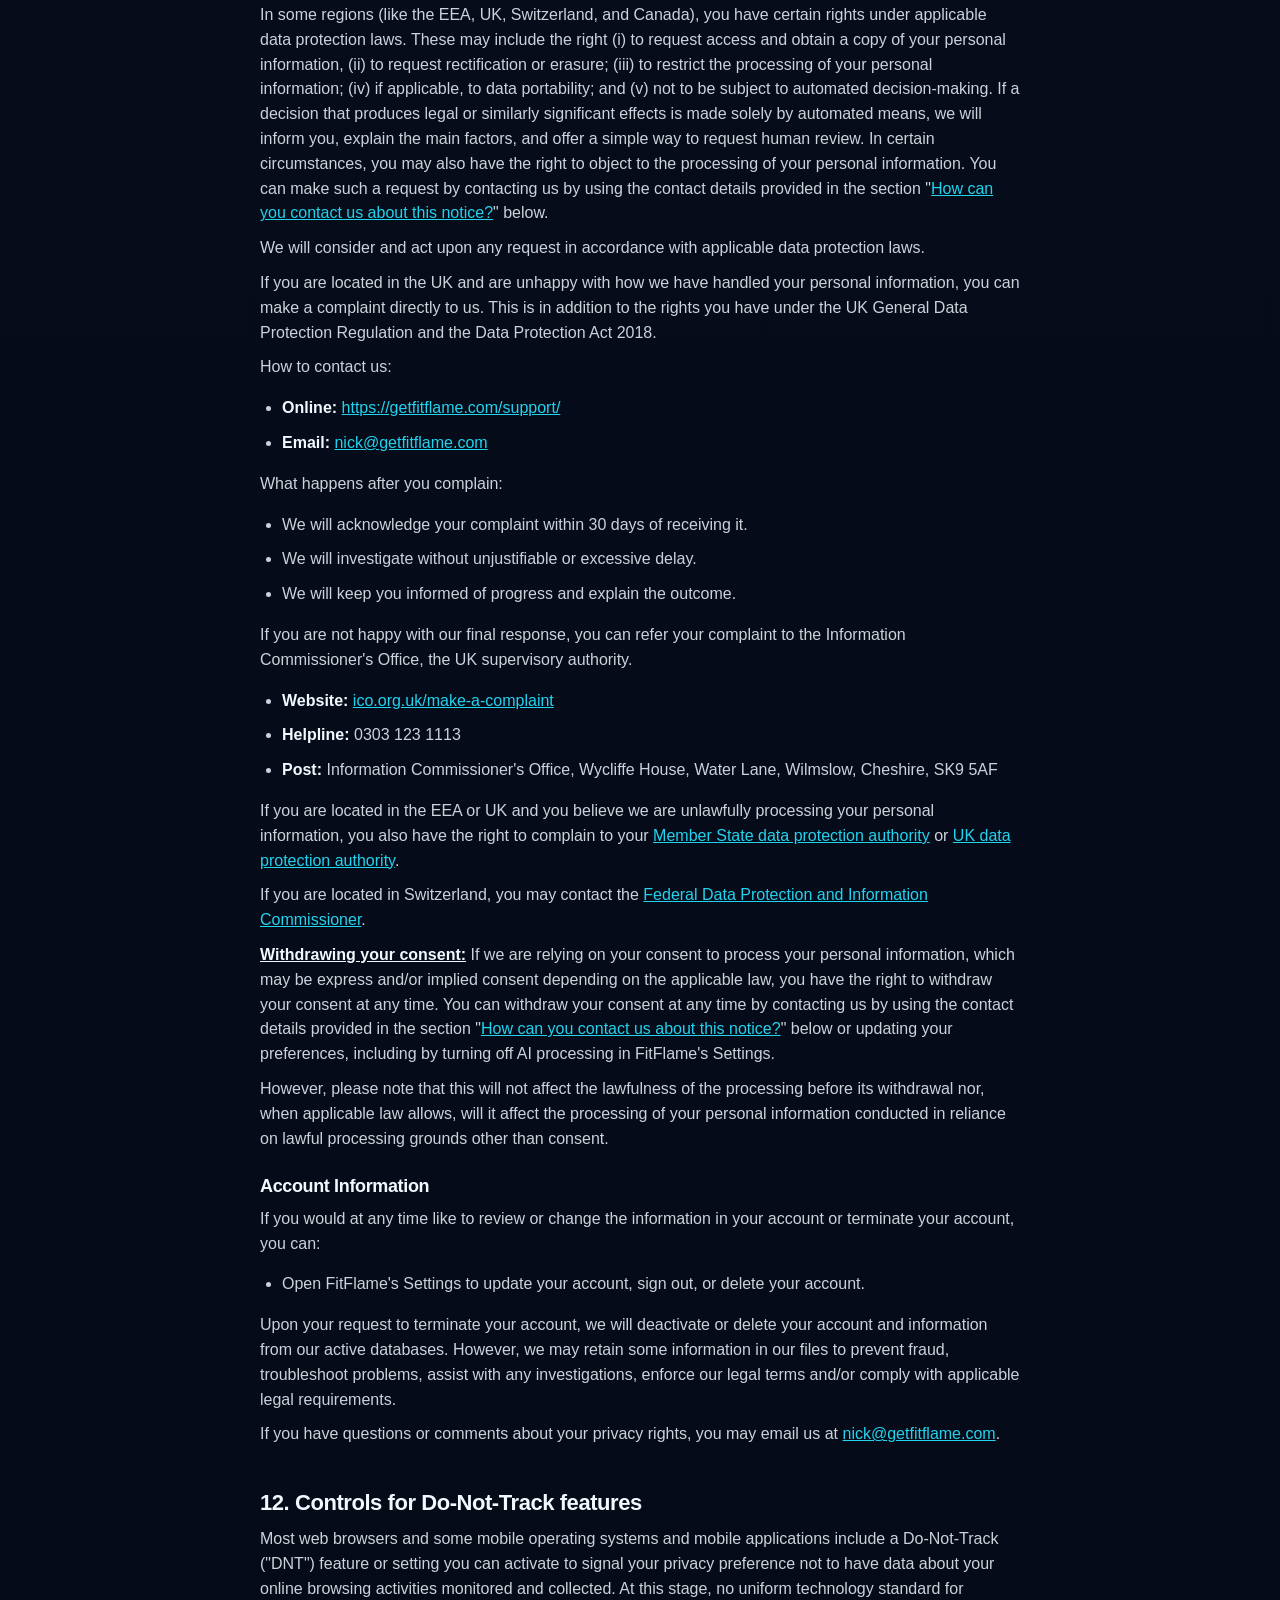
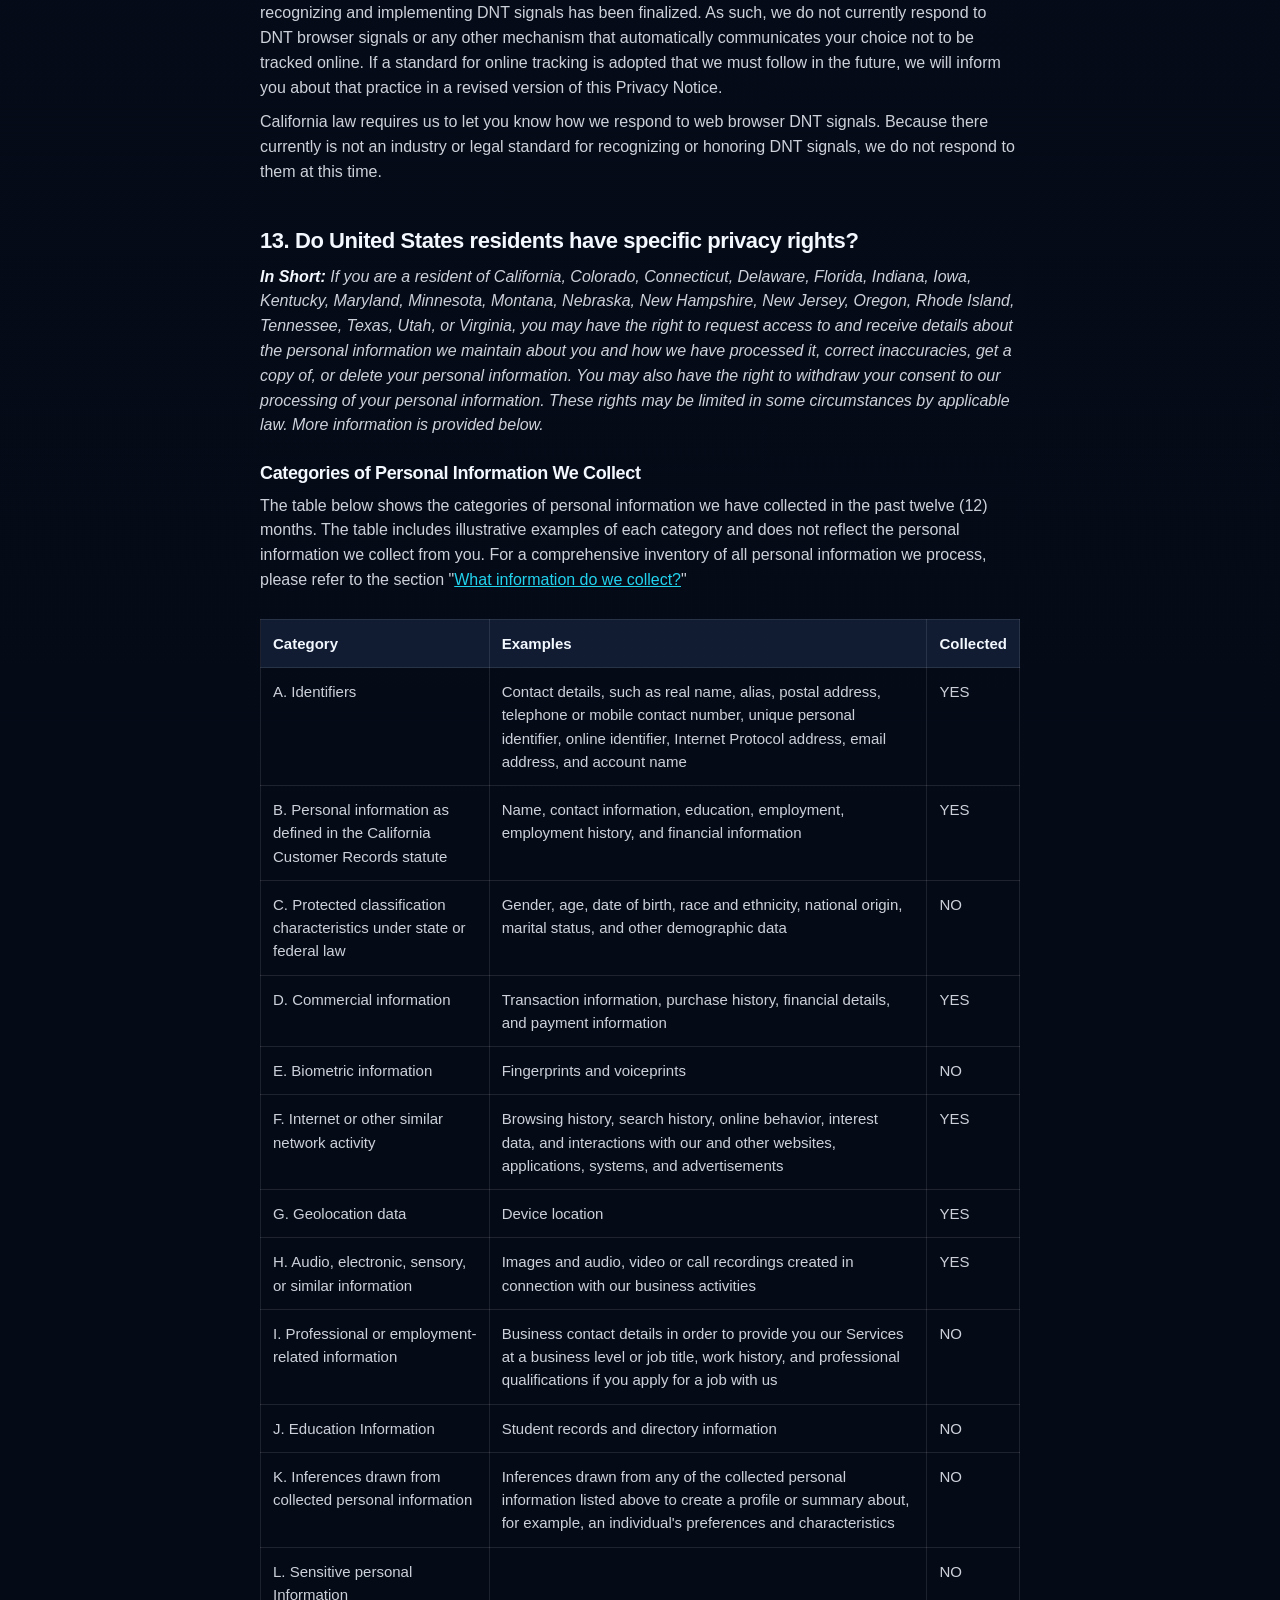
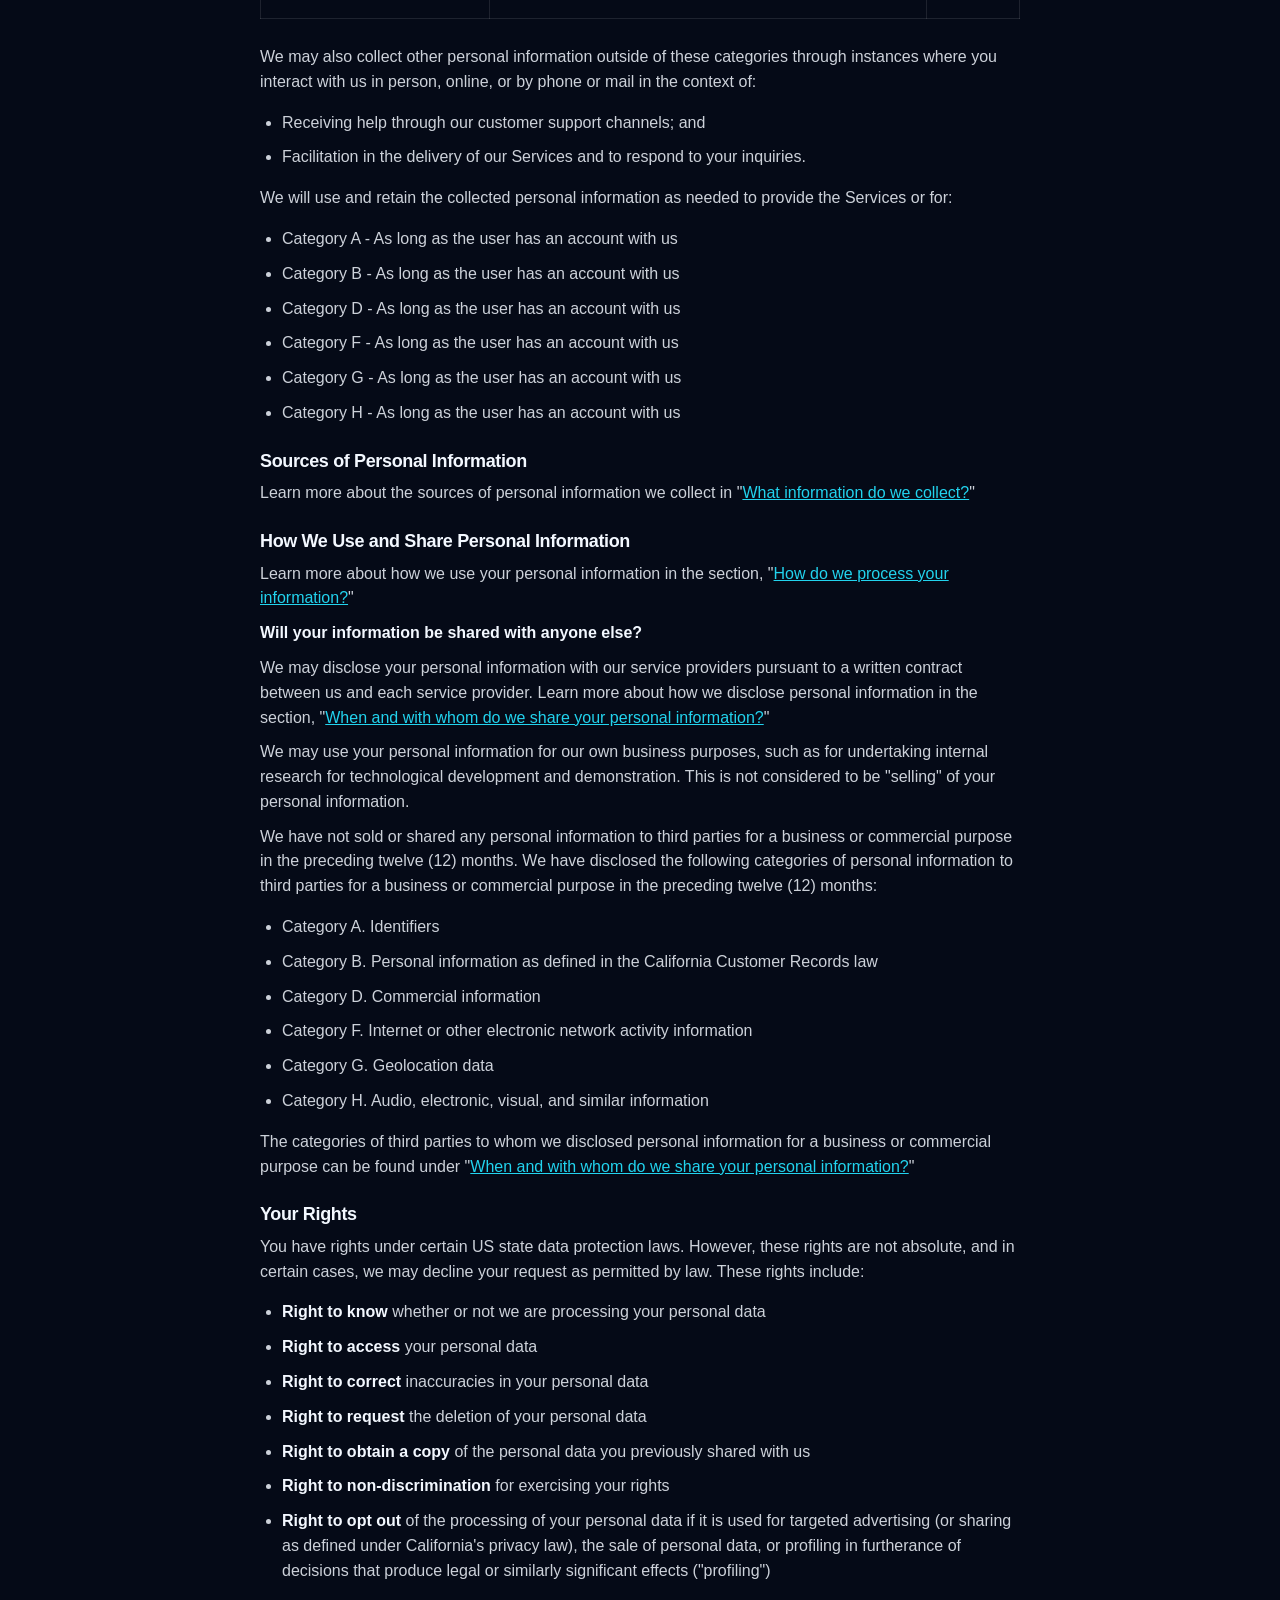
==== commit dfc1ee84: "Privacy Policy: publish the Termly policy in the site's style Co-Authored-By: Claude Opus 5.5 <norep" ====
--- a/privacy/index.html
+++ b/privacy/index.html
@@ -29,207 +29,806 @@
         <p class="updated">Last updated November 16, 2026</p>
       </div>
 
+      <!-- PRIVACY POLICY: generated with Termly, converted to this site's markup. See README before re-exporting. -->
       <article class="legal">
         <p>
-          FitFlame ("FitFlame", "we", "us") is an iPhone app that roasts your outfit with AI judges. This policy explains
-          what information the app and this website collect, why, who we share it with, and the choices you have. It
-          applies to the FitFlame iOS app and to getfitflame.com.
-        </p>
-        <p>
-          <strong>The short version:</strong> we use your outfit photo and local weather to make your roast, and the
-          roast text to make your judge's voice. Your fits are saved on your phone, and only go to our servers if you
-          sign in with Apple to back them up. We don't sell your data, show ads, or track you across other apps and
-          websites.
-        </p>
-
-        <h2>1. Information we collect</h2>
-
-        <h3>Photos you choose to roast</h3>
-        <p>
-          When you tap Roast My Fit, the photo you took or picked is sent to our servers and then to our AI provider to
-          generate your roast. FitFlame only accesses the photos you choose; it does not scan your photo library.
-        </p>
-
-        <h3>Location and weather</h3>
-        <p>
-          If you allow location access, FitFlame uses your <strong>approximate</strong> location (never your precise
-          location) on your phone to look up the weather with Apple's WeatherKit and to show your city's name. When you
-          roast a fit, we send the city name and weather conditions (such as temperature, rain chance and wind) with your
-          photo so your judge can comment on them. We do not send or store your coordinates on our servers. If you don't
-          allow location access, you can pick a city instead.
-        </p>
-
-        <h3>Your account</h3>
-        <ul>
+          This Privacy Notice for FitFlame ("<strong>we</strong>," "<strong>us</strong>," or "<strong>our</strong>")
+          describes how and why we might access, collect, store, use, and/or share ("<strong>process</strong>") your
+          personal information when you use our services ("<strong>Services</strong>"), including when you:
+        </p>
+        <ul>
+          <li>Download and use our mobile application (FitFlame), or any other application of ours that links to this Privacy Notice</li>
           <li>
-            <strong>Guest account.</strong> When you first open the app, FitFlame creates an anonymous account with a
-            random ID. It isn't linked to your name or email, and it lets our servers know requests come from the app.
+            Use FitFlame. FitFlame is an iPhone entertainment app where AI character "judges" roast your outfit photo out
+            loud, taking your local weather into account. Photos are processed by Anthropic to write the roast and
+            ElevenLabs to voice it. Approximate location is used only for weather. Optional Sign in with Apple backs up
+            saved roasts. Subscriptions are sold through the App Store. No ads or tracking.
+          </li>
+          <li>Engage with us in other related ways, including any marketing or events</li>
+        </ul>
+        <p>
+          <strong>Questions or concerns?</strong> Reading this Privacy Notice will help you understand your privacy rights
+          and choices. We are responsible for making decisions about how your personal information is processed. If you do
+          not agree with our policies and practices, please do not use our Services. If you still have any questions or
+          concerns, please contact us at <a href="mailto:nick@getfitflame.com">nick@getfitflame.com</a>.
+        </p>
+
+        <h2>Summary of key points</h2>
+        <p>
+          <strong><em>This summary provides key points from our Privacy Notice, but you can find out more details about
+          any of these topics by clicking the link following each key point or by using our
+          <a href="#toc">table of contents</a> below to find the section you are looking for.</em></strong>
+        </p>
+        <p>
+          <strong>What personal information do we process?</strong> When you visit, use, or navigate our Services, we may
+          process personal information depending on how you interact with us and the Services, the choices you make, and
+          the products and features you use. Learn more about <a href="#personalinfo">personal information you disclose to us</a>.
+        </p>
+        <p>
+          <strong>Do we process any sensitive personal information?</strong> Some of the information may be considered
+          "special" or "sensitive" in certain jurisdictions, for example your racial or ethnic origins, sexual orientation,
+          and religious beliefs. We do not process sensitive personal information.
+        </p>
+        <p><strong>Do we collect any information from third parties?</strong> We do not collect any information from third parties.</p>
+        <p>
+          <strong>How do we process your information?</strong> We process your information to provide, improve, and
+          administer our Services, communicate with you, for security and fraud prevention, and to comply with law. We may
+          also process your information for other purposes with your consent. We process your information only when we
+          have a valid legal reason to do so. Learn more about <a href="#infouse">how we process your information</a>.
+        </p>
+        <p>
+          <strong>In what situations and with which parties do we share personal information?</strong> We may share
+          information in specific situations and with specific third parties. Learn more about
+          <a href="#whoshare">when and with whom we share your personal information</a>.
+        </p>
+        <p>
+          <strong>How do we keep your information safe?</strong> We have adequate organizational and technical processes
+          and procedures in place to protect your personal information. However, no electronic transmission over the
+          internet or information storage technology can be guaranteed to be 100% secure, so we cannot promise or guarantee
+          that hackers, cybercriminals, or other unauthorized third parties will not be able to defeat our security and
+          improperly collect, access, steal, or modify your information. Learn more about
+          <a href="#infosafe">how we keep your information safe</a>.
+        </p>
+        <p>
+          <strong>What are your rights?</strong> Depending on where you are located geographically, the applicable privacy
+          law may mean you have certain rights regarding your personal information. Learn more about
+          <a href="#privacyrights">your privacy rights</a>.
+        </p>
+        <p>
+          <strong>How do you exercise your rights?</strong> The easiest way to exercise your rights is by visiting
+          <a href="/support/">getfitflame.com/support/</a>, or by contacting us. We will consider and act upon any request
+          in accordance with applicable data protection laws.
+        </p>
+        <p>
+          Want to learn more about what we do with any information we collect?
+          <a href="#toc">Review the Privacy Notice in full</a>.
+        </p>
+
+        <h2 id="toc">Table of contents</h2>
+        <ol>
+          <li><a href="#infocollect">What information do we collect?</a></li>
+          <li><a href="#infouse">How do we process your information?</a></li>
+          <li><a href="#legalbases">What legal bases do we rely on to process your personal information?</a></li>
+          <li><a href="#whoshare">When and with whom do we share your personal information?</a></li>
+          <li><a href="#ai">Do we offer artificial intelligence-based products?</a></li>
+          <li><a href="#sociallogins">How do we handle your social logins?</a></li>
+          <li><a href="#intltransfers">Is your information transferred internationally?</a></li>
+          <li><a href="#inforetain">How long do we keep your information?</a></li>
+          <li><a href="#infosafe">How do we keep your information safe?</a></li>
+          <li><a href="#infominors">Do we collect information from minors?</a></li>
+          <li><a href="#privacyrights">What are your privacy rights?</a></li>
+          <li><a href="#DNT">Controls for Do-Not-Track features</a></li>
+          <li><a href="#uslaws">Do United States residents have specific privacy rights?</a></li>
+          <li><a href="#otherlaws">Do other regions have specific privacy rights?</a></li>
+          <li><a href="#clausea">How FitFlame uses your photos and AI</a></li>
+          <li><a href="#policyupdates">Do we make updates to this notice?</a></li>
+          <li><a href="#contact">How can you contact us about this notice?</a></li>
+          <li><a href="#request">How can you review, update, or delete the data we collect from you?</a></li>
+        </ol>
+
+        <h2 id="infocollect">1. What information do we collect?</h2>
+        <h3 id="personalinfo">Personal information you disclose to us</h3>
+        <p><strong><em>In Short:</em></strong> <em>We collect personal information that you provide to us.</em></p>
+        <p>
+          We collect personal information that you voluntarily provide to us when you register on the Services, express an
+          interest in obtaining information about us or our products and Services, when you participate in activities on
+          the Services, or otherwise when you contact us.
+        </p>
+        <p>
+          <strong>Personal Information Provided by You.</strong> The personal information that we collect depends on the
+          context of your interactions with us and the Services, the choices you make, and the products and features you
+          use. The personal information we collect may include the following:
+        </p>
+        <ul>
+          <li>email addresses</li>
+          <li>names</li>
+          <li>contact or authentication data</li>
+          <li>outfit photos you choose to roast (see <a href="#clausea">How FitFlame uses your photos and AI</a>)</li>
+        </ul>
+        <p><strong>Sensitive Information.</strong> We do not process sensitive information.</p>
+        <p>
+          <strong>Payment Data.</strong> Purchases are made through Apple's App Store. All payment data is handled and
+          stored by Apple (App Store In-App Purchase) and RevenueCat. You may find their privacy notice link(s) here:
+          <a href="https://www.apple.com/legal/privacy/" target="_blank" rel="noopener">https://www.apple.com/legal/privacy/</a>
+          and <a href="https://www.revenuecat.com/privacy" target="_blank" rel="noopener">https://www.revenuecat.com/privacy</a>.
+        </p>
+        <p>
+          Subscriptions are purchased through Apple's App Store using In-App Purchase. Apple processes all payments, and
+          FitFlame never receives or stores your card number, billing address or other payment details. We use RevenueCat
+          to confirm whether your account has an active subscription or free trial; RevenueCat receives your FitFlame
+          account ID and your App Store purchase history for FitFlame. You can manage or cancel your subscription in your
+          iPhone's Settings, and refunds are handled by Apple at
+          <a href="https://reportaproblem.apple.com" target="_blank" rel="noopener">reportaproblem.apple.com</a>.
+        </p>
+        <p>
+          <strong>Sign in with Apple Data.</strong> We provide you with the option to sign in using Sign in with Apple. If
+          you choose to do so, we will receive certain information about you from Apple, as described in the section
+          called "<a href="#sociallogins">How do we handle your social logins?</a>" below.
+        </p>
+        <p>
+          <strong>Application Data.</strong> If you use our application(s), we also may collect the following information
+          if you choose to provide us with access or permission:
+        </p>
+        <ul>
+          <li>
+            <em>Geolocation Information.</em> We may request access or permission to location-based information from your
+            mobile device while you are using our mobile application(s), to provide certain location-based services. If you
+            wish to change our access or permissions, you may do so in your device's settings.
           </li>
           <li>
-            <strong>Sign in with Apple (optional).</strong> If you sign in, we receive a user identifier from Apple and,
-            if you choose to share it, your email address. Apple lets you hide your real email by sharing a private relay
-            address instead.
+            <em>Mobile Device Access.</em> We may request access or permission to certain features from your mobile device,
+            including your mobile device's camera, photo library, and other features. If you wish to change our access or
+            permissions, you may do so in your device's settings.
           </li>
-        </ul>
-
-        <h3>Saved fits</h3>
-        <p>
-          Your photo, roast, voice recording and the weather at the time are saved on your phone in Previous Fits (you
-          can turn this off in Settings). If you sign in with Apple, these are also backed up to our servers so they
-          follow you to other devices.
-        </p>
-
-        <h3>Subscription information</h3>
-        <p>
-          Payments are handled entirely by Apple; we never see your card or payment details. We use RevenueCat to check
-          whether your account has an active subscription or free trial. RevenueCat receives your FitFlame account ID and
-          your App Store purchase history for FitFlame.
-        </p>
-
-        <h3>Usage and technical information</h3>
-        <p>
-          Our servers count how many roasts and voices each account makes per day so we can apply fair-use limits, and
-          keep short-term service logs (such as request times and errors) to run and secure the service. FitFlame does
-          not include advertising or third-party analytics SDKs.
-        </p>
-
-        <h3>Support messages</h3>
-        <p>
-          If you contact us through the support form on this website, we receive the email address, name (if given) and
-          message you send, and use them only to reply to you.
-        </p>
-
-        <h2>2. How we use information</h2>
-        <ul>
-          <li>To generate your roast, outfit recommendation and spoken voice.</li>
-          <li>To show weather for your area.</li>
-          <li>To save, back up and restore your fits.</li>
-          <li>To provide your subscription and free trial, and to check that roasts come from subscribed accounts.</li>
-          <li>To prevent abuse, apply daily limits, fix problems and keep the service secure.</li>
-          <li>To respond to support requests.</li>
-        </ul>
-        <p>We do not use your photos to build advertising profiles, and we do not sell or rent your personal information.</p>
-
-        <h2>3. Who we share information with</h2>
-        <p>
-          We share information only with the service providers that run FitFlame, and only what each one needs. The app
-          asks for your permission before your first photo is sent to our AI providers.
-        </p>
+          <li>
+            <em>Mobile Device Data.</em> We automatically collect device information (such as your mobile device ID, model,
+            and manufacturer), operating system, version information and system configuration information, device and
+            application identification numbers, browser type and version, hardware model Internet service provider and/or
+            mobile carrier, and Internet Protocol (IP) address (or proxy server). If you are using our application(s), we
+            may also collect information about the phone network associated with your mobile device, your mobile device's
+            operating system or platform, the type of mobile device you use, your mobile device's unique device ID, and
+            information about the features of our application(s) you accessed.
+          </li>
+        </ul>
+        <p>
+          This information is primarily needed to maintain the security and operation of our application(s), for
+          troubleshooting, and for our internal analytics and reporting purposes.
+        </p>
+        <p>
+          All personal information that you provide to us must be true, complete, and accurate, and you must notify us of
+          any changes to such personal information.
+        </p>
+
+        <h3>Information automatically collected</h3>
+        <p>
+          <strong><em>In Short:</em></strong> <em>Some information — such as your Internet Protocol (IP) address and/or
+          browser and device characteristics — is collected automatically when you visit our Services.</em>
+        </p>
+        <p>
+          We automatically collect certain information when you visit, use, or navigate the Services. This information
+          does not reveal your specific identity (like your name or contact information) but may include device and usage
+          information, such as your IP address, browser and device characteristics, operating system, language
+          preferences, referring URLs, device name, country, location, information about how and when you use our
+          Services, and other technical information. This information is primarily needed to maintain the security and
+          operation of our Services, and for our internal analytics and reporting purposes.
+        </p>
+        <p>The information we collect includes:</p>
+        <ul>
+          <li>
+            <em>Log and Usage Data.</em> Log and usage data is service-related, diagnostic, usage, and performance
+            information our servers automatically collect when you access or use our Services and which we record in log
+            files. Depending on how you interact with us, this log data may include your IP address, device information,
+            browser type, and settings and information about your activity in the Services (such as the date/time stamps
+            associated with your usage, pages and files viewed, searches, and other actions you take such as which features
+            you use), device event information (such as system activity, error reports (sometimes called "crash dumps"), and
+            hardware settings).
+          </li>
+          <li>
+            <em>Device Data.</em> We collect device data such as information about your computer, phone, tablet, or other
+            device you use to access the Services. Depending on the device used, this device data may include information
+            such as your IP address (or proxy server), device and application identification numbers, location, browser
+            type, hardware model, Internet service provider and/or mobile carrier, operating system, and system
+            configuration information.
+          </li>
+          <li>
+            <em>Location Data.</em> We collect information about your device's approximate location. FitFlame uses
+            approximate (city-level) location only, to look up the weather, and does not use precise GPS location. You can
+            opt out of allowing us to collect this information either by refusing access to the information, by choosing a
+            city in FitFlame's Settings, or by disabling your Location setting on your device.
+          </li>
+        </ul>
+
+        <h2 id="infouse">2. How do we process your information?</h2>
+        <p>
+          <strong><em>In Short:</em></strong> <em>We process your information to provide, improve, and administer our
+          Services, communicate with you, for security and fraud prevention, and to comply with law. We process the
+          personal information for the following purposes listed below. We may also process your information for other
+          purposes only with your prior explicit consent.</em>
+        </p>
+        <p><strong>We process your personal information for a variety of reasons, depending on how you interact with our Services, including:</strong></p>
+        <ul>
+          <li><strong>To facilitate account creation and authentication and otherwise manage user accounts.</strong> We may process your information so you can create and log in to your account, as well as keep your account in working order.</li>
+          <li><strong>To deliver and facilitate delivery of services to the user.</strong> We may process your information to provide you with the requested service.</li>
+          <li><strong>To respond to user inquiries/offer support to users.</strong> We may process your information to respond to your inquiries and solve any potential issues you might have with the requested service.</li>
+          <li><strong>To send administrative information to you.</strong> We may process your information to send you details about our products and services, changes to our terms and policies, and other similar information.</li>
+          <li><strong>To fulfill and manage your orders.</strong> We may process your information to fulfill and manage your orders, payments, returns, and exchanges made through the Services.</li>
+          <li><strong>To protect our Services.</strong> We may process your information as part of our efforts to keep our Services safe and secure, including fraud monitoring and prevention.</li>
+          <li><strong>To save or protect an individual's vital interest.</strong> We may process your information when necessary to save or protect an individual's vital interest, such as to prevent harm.</li>
+          <li><strong>Account creation and sign-in.</strong> To create and manage user accounts, including the automatic guest account and optional Sign in with Apple.</li>
+          <li><strong>Saving and backing up fits.</strong> To save your fits on your device and, if you sign in with Apple, back them up and sync them across your devices.</li>
+          <li><strong>Fair-use limits.</strong> We count how many roasts and voices each account makes per day so we can apply daily limits. (Retention period: as long as needed to apply the limits.)</li>
+          <li><strong>Service logs and troubleshooting.</strong> Our servers keep short-term logs, such as request times, errors and IP addresses, when the app connects to them. (Retention period: short-term, as set by our hosting provider.)</li>
+          <li><strong>Support requests.</strong> We use the name, email address and message people send through our support page to reply to them. (Retention period: as long as needed to resolve the request.)</li>
+        </ul>
+
+        <h2 id="legalbases">3. What legal bases do we rely on to process your information?</h2>
+        <p>
+          <strong><em>In Short:</em></strong> <em>We only process your personal information when we believe it is necessary
+          and we have a valid legal reason (i.e., legal basis) to do so under applicable law, like with your consent, to
+          comply with laws, to provide you with services to enter into or fulfill our contractual obligations, to protect
+          your rights, or to fulfill our legitimate business interests.</em>
+        </p>
+        <p><strong><em><u>If you are located in the EU or UK, this section applies to you.</u></em></strong></p>
+        <p>
+          The General Data Protection Regulation (GDPR) and UK GDPR require us to explain the valid legal bases we rely on
+          in order to process your personal information. As such, we may rely on the following legal bases to process your
+          personal information:
+        </p>
+        <ul>
+          <li><strong>Consent.</strong> We may process your information if you have given us permission (i.e., consent) to use your personal information for a specific purpose. You can withdraw your consent at any time. Learn more about <a href="#withdrawconsent">withdrawing your consent</a>.</li>
+          <li><strong>Performance of a Contract.</strong> We may process your personal information when we believe it is necessary to fulfill our contractual obligations to you, including providing our Services or at your request prior to entering into a contract with you.</li>
+          <li>
+            <strong>Legitimate Interests.</strong> We may process your information when we believe it is reasonably
+            necessary to achieve our legitimate business interests and those interests do not outweigh your interests and
+            fundamental rights and freedoms. For example, we may process your personal information for some of the purposes
+            described in order to:
+            <ul>
+              <li>Diagnose problems and/or prevent fraudulent activities</li>
+              <li>Keep FitFlame available and affordable for all users and prevent overuse of our AI providers</li>
+              <li>Diagnose problems, keep the app working, and investigate security issues</li>
+              <li>Help people who contact us with questions, problems or privacy requests</li>
+            </ul>
+          </li>
+          <li><strong>Legal Obligations.</strong> We may process your information where we believe it is necessary for compliance with our legal obligations, such as to cooperate with a law enforcement body or regulatory agency, exercise or defend our legal rights, or disclose your information as evidence in litigation in which we are involved.</li>
+          <li><strong>Vital Interests.</strong> We may process your information where we believe it is necessary to protect your vital interests or the vital interests of a third party, such as situations involving potential threats to the safety of any person.</li>
+        </ul>
+        <p><strong><em><u>If you are located in Canada, this section applies to you.</u></em></strong></p>
+        <p>
+          We may process your information if you have given us specific permission (i.e., express consent) to use your
+          personal information for a specific purpose, or in situations where your permission can be inferred (i.e.,
+          implied consent). You can <a href="#withdrawconsent">withdraw your consent</a> at any time.
+        </p>
+        <p>In some exceptional cases, we may be legally permitted under applicable law to process your information without your consent, including, for example:</p>
+        <ul>
+          <li>If collection is clearly in the interests of an individual and consent cannot be obtained in a timely way</li>
+          <li>For investigations and fraud detection and prevention</li>
+          <li>For business transactions provided certain conditions are met</li>
+          <li>If it is contained in a witness statement and the collection is necessary to assess, process, or settle an insurance claim</li>
+          <li>For identifying injured, ill, or deceased persons and communicating with next of kin</li>
+          <li>If we have reasonable grounds to believe an individual has been, is, or may be victim of financial abuse</li>
+          <li>If it is reasonable to expect collection and use with consent would compromise the availability or the accuracy of the information and the collection is reasonable for purposes related to investigating a breach of an agreement or a contravention of the laws of Canada or a province</li>
+          <li>If disclosure is required to comply with a subpoena, warrant, court order, or rules of the court relating to the production of records</li>
+          <li>If it was produced by an individual in the course of their employment, business, or profession and the collection is consistent with the purposes for which the information was produced</li>
+          <li>If the collection is solely for journalistic, artistic, or literary purposes</li>
+          <li>If the information is publicly available and is specified by the regulations</li>
+          <li>We may disclose de-identified information for approved research or statistics projects, subject to ethics oversight and confidentiality commitments</li>
+        </ul>
+
+        <h2 id="whoshare">4. When and with whom do we share your personal information?</h2>
+        <p>
+          <strong><em>In Short:</em></strong> <em>We may share information in specific situations described in this section
+          and/or with the following third parties.</em>
+        </p>
+        <p>
+          <strong>Vendors, Consultants, and Other Third-Party Service Providers.</strong> We may share your data with
+          third-party vendors, service providers, contractors, or agents ("<strong>third parties</strong>") who perform
+          services for us or on our behalf and require access to such information to do that work. We have contracts in
+          place with our third parties, which are designed to help safeguard your personal information. This means that
+          they cannot do anything with your personal information unless we have instructed them to do it. They will also
+          not share your personal information with any organization apart from us. They also commit to protect the data
+          they hold on our behalf and to retain it for the period we instruct.
+        </p>
+        <p>The third parties we may share personal information with are as follows:</p>
         <div class="table-scroll">
           <table>
             <thead>
-              <tr>
-                <th>Provider</th>
-                <th>What they receive</th>
-                <th>Why</th>
-              </tr>
+              <tr><th>Category</th><th>Third parties</th></tr>
             </thead>
             <tbody>
-              <tr>
-                <td>Anthropic (Claude)</td>
-                <td>Your outfit photo, city name and weather conditions</td>
-                <td>Writes your roast and recommendation</td>
-              </tr>
-              <tr>
-                <td>ElevenLabs</td>
-                <td>The text of your roast</td>
-                <td>Turns the roast into your judge's voice</td>
-              </tr>
-              <tr>
-                <td>Supabase</td>
-                <td>Your account, daily usage counts, service logs, and backed-up fits if you sign in with Apple</td>
-                <td>Hosts our servers, accounts and storage</td>
-              </tr>
-              <tr>
-                <td>RevenueCat</td>
-                <td>Your FitFlame account ID and App Store purchase history for FitFlame</td>
-                <td>Manages subscriptions and free trials</td>
-              </tr>
-              <tr>
-                <td>Apple</td>
-                <td>Approximate location (WeatherKit), sign-in and purchases</td>
-                <td>Weather, Sign in with Apple, and App Store payments</td>
-              </tr>
-              <tr>
-                <td>Formspree</td>
-                <td>Messages sent through our support form</td>
-                <td>Delivers support messages to us</td>
-              </tr>
+              <tr><td>AI Service Providers</td><td>Anthropic and ElevenLabs</td></tr>
+              <tr><td>Cloud Computing Services</td><td>Supabase</td></tr>
+              <tr><td>Communicate and Chat with Users</td><td>Formspree</td></tr>
+              <tr><td>Functionality and Infrastructure Optimization</td><td>Apple WeatherKit</td></tr>
+              <tr><td>Invoice and Billing</td><td>Apple Pay and RevenueCat</td></tr>
+              <tr><td>User Account Registration and Authentication</td><td>Sign in with Apple and Supabase Auth</td></tr>
+              <tr><td>Website Hosting</td><td>GitHub Pages</td></tr>
+              <tr><td>Website Testing</td><td>TestFlight</td></tr>
             </tbody>
           </table>
         </div>
-        <p>
-          These providers process information on our behalf and under their own privacy and security commitments. AI
-          providers may keep requests for a limited time, for example for safety and abuse monitoring, as described in
-          their policies. We may also disclose information if required by law, to protect the rights and safety of our
-          users or others, or as part of a merger or sale of FitFlame, in which case this policy would continue to apply.
-        </p>
-
-        <h2>4. How long we keep information</h2>
-        <ul>
-          <li><strong>Fits on your phone</strong> stay until you delete them or delete the app.</li>
-          <li><strong>Backed-up fits</strong> stay on our servers until you delete them or delete your account.</li>
-          <li>
-            <strong>Photos sent only to make a roast</strong> (when you're not backing up) aren't stored on our servers
-            after the roast is made.
-          </li>
-          <li><strong>Usage counts and service logs</strong> are kept only as long as needed to run and secure the service.</li>
-          <li><strong>Your account</strong> is kept until you delete it.</li>
-        </ul>
-
-        <h2>5. Your choices and rights</h2>
-        <ul>
-          <li><strong>Location:</strong> turn it off any time in the iPhone Settings app, or choose a city in FitFlame's Settings.</li>
-          <li><strong>Saved fits:</strong> delete one fit, or all of them, in the app. You can also stop saving new fits in Settings.</li>
-          <li>
-            <strong>Delete your account:</strong> in FitFlame, open Settings and tap Delete account. This permanently
-            deletes your account and any fits backed up to our servers. Deleting your account doesn't cancel a
-            subscription; cancel it in your iPhone's Settings.
-          </li>
-          <li>
-            <strong>Access, correction or other requests:</strong> depending on where you live, you may have the right
-            to access, correct, delete or get a copy of your personal information, or to object to certain uses. Send a
-            request through our <a href="/support/">support page</a> and choose "Privacy request". We'll respond within
-            the time the law requires.
-          </li>
-        </ul>
-
-        <h2>6. Security</h2>
-        <p>
-          Information is encrypted in transit. Backed-up fits are stored in private storage that only your account can
-          read, and our AI and voice provider keys stay on our servers, never in the app. No system is perfectly secure,
-          but we work to protect your information and limit who can access it.
-        </p>
-
-        <h2>7. Children</h2>
-        <p>
-          FitFlame isn't directed to children under 13, and we don't knowingly collect personal information from them.
-          If you believe a child has used FitFlame, contact us through the <a href="/support/">support page</a> and we'll
-          delete their information.
-        </p>
-
-        <h2>8. International users</h2>
-        <p>
-          FitFlame's servers and service providers may be located in the United States and other countries. By using
-          FitFlame, your information may be processed in countries other than where you live, with appropriate
-          safeguards where required.
-        </p>
-
-        <h2>9. This website</h2>
-        <p>
-          getfitflame.com is hosted on GitHub Pages and doesn't use cookies, analytics or ads. Like any web host, GitHub
-          may log basic technical information such as IP addresses to deliver and secure the site.
-        </p>
-
-        <h2>10. Changes to this policy</h2>
-        <p>
-          If we change this policy, we'll update the date at the top of this page, and for significant changes we'll let
-          you know in the app before they take effect.
-        </p>
-
-        <h2>11. Contact us</h2>
-        <p>Questions or requests? Reach us through the <a href="/support/">support page</a>.</p>
+        <p>We also may need to share your personal information in the following situations:</p>
+        <ul>
+          <li><strong>Business Transfers.</strong> We may share or transfer your information in connection with, or during negotiations of, any merger, sale of company assets, financing, or acquisition of all or a portion of our business to another company.</li>
+        </ul>
+
+        <h2 id="ai">5. Do we offer artificial intelligence-based products?</h2>
+        <p>
+          <strong><em>In Short:</em></strong> <em>We offer products, features, or tools powered by artificial intelligence,
+          machine learning, or similar technologies.</em>
+        </p>
+        <p>
+          As part of our Services, we offer products, features, or tools powered by artificial intelligence, machine
+          learning, or similar technologies (collectively, "AI Products"). These tools are designed to enhance your
+          experience and provide you with innovative solutions. The terms in this Privacy Notice govern your use of the AI
+          Products within our Services.
+        </p>
+        <h3>Use of AI Technologies</h3>
+        <p>
+          We provide the AI Products through third-party service providers ("AI Service Providers"), including Anthropic
+          and ElevenLabs. As outlined in this Privacy Notice, your input, output, and personal information will be shared
+          with and processed by these AI Service Providers to enable your use of our AI Products for purposes outlined in
+          "<a href="#legalbases">What legal bases do we rely on to process your personal information?</a>" You must not use
+          the AI Products in any way that violates the terms or policies of any AI Service Provider.
+        </p>
+        <h3>Our AI Products</h3>
+        <p>Our AI Products are designed for the following functions:</p>
+        <ul>
+          <li>Image analysis</li>
+          <li>Text or content generation</li>
+          <li>Text-to-speech / voice generation</li>
+        </ul>
+        <h3>How We Process Your Data Using AI</h3>
+        <p>
+          All personal information processed using our AI Products is handled in line with our Privacy Notice and our
+          agreement with third parties. This ensures high security and safeguards your personal information throughout the
+          process, giving you peace of mind about your data's safety.
+        </p>
+        <h3>How to Opt Out</h3>
+        <p>We believe in giving you the power to decide how your data is used. To opt out, you can:</p>
+        <ul>
+          <li>Choose Not Now when FitFlame asks for your permission before your first roast. Nothing is sent to our AI Service Providers unless you agree.</li>
+          <li>Turn off AI processing at any time in FitFlame's Settings → Your data → AI processing. FitFlame will ask again before your next roast.</li>
+          <li>Delete fits that were backed up to our servers using Delete all fits or Delete account in FitFlame's Settings.</li>
+        </ul>
+
+        <h2 id="sociallogins">6. How do we handle your social logins?</h2>
+        <p>
+          <strong><em>In Short:</em></strong> <em>If you choose to sign in to our Services using Sign in with Apple, we may
+          have access to certain information about you.</em>
+        </p>
+        <p>
+          Our Services offer you the ability to sign in using Sign in with Apple. Where you choose to do this, we will
+          receive a unique user identifier from Apple and, if you choose to share it, your email address. Apple lets you
+          hide your real email address by sharing a private relay address instead. We do not receive your Apple Account
+          password, contacts, or any other information from your Apple Account.
+        </p>
+        <p>
+          We will use the information we receive only for the purposes that are described in this Privacy Notice or that
+          are otherwise made clear to you on the relevant Services. Please note that we do not control, and are not
+          responsible for, other uses of your personal information by Apple. We recommend that you review Apple's privacy
+          notice to understand how they collect, use, and share your personal information, and how you can set your
+          privacy preferences. You can stop using Sign in with Apple with FitFlame at any time in your iPhone's Settings
+          (tap your name, then Sign in with Apple).
+        </p>
+
+        <h2 id="intltransfers">7. Is your information transferred internationally?</h2>
+        <p>
+          <strong><em>In Short:</em></strong> <em>We may transfer, store, and process your information in countries other
+          than your own.</em>
+        </p>
+        <p>
+          Our servers are located in the United States. Regardless of your location, please be aware that your information
+          may be transferred to, stored by, and processed by us in our facilities and in the facilities of the third
+          parties with whom we may share your personal information (see
+          "<a href="#whoshare">When and with whom do we share your personal information?</a>" above), including facilities
+          in the United States and other countries.
+        </p>
+        <p>
+          If you are a resident in the European Economic Area (EEA), United Kingdom (UK), or Switzerland, then these
+          countries may not necessarily have data protection laws or other similar laws as comprehensive as those in your
+          country. However, we will take all necessary measures to protect your personal information in accordance with
+          this Privacy Notice and applicable law.
+        </p>
+        <p>
+          <strong>European Commission's Standard Contractual Clauses:</strong> We have implemented measures to protect your
+          personal information, including by using the European Commission's Standard Contractual Clauses for transfers of
+          personal information between us and our third-party providers. These clauses require all recipients to protect
+          all personal information that they process originating from the EEA or UK in accordance with European data
+          protection laws and regulations. Our Standard Contractual Clauses can be provided upon request. We have
+          implemented similar appropriate safeguards with our third-party service providers and partners and further
+          details can be provided upon request.
+        </p>
+
+        <h2 id="inforetain">8. How long do we keep your information?</h2>
+        <p>
+          <strong><em>In Short:</em></strong> <em>We keep your information for as long as necessary to fulfill the purposes
+          outlined in this Privacy Notice unless otherwise required by law.</em>
+        </p>
+        <p>
+          We will only keep your personal information for as long as it is necessary for the purposes set out in this
+          Privacy Notice, unless a longer retention period is required or permitted by law (such as tax, accounting, or
+          other legal requirements). No purpose in this notice will require us keeping your personal information for longer
+          than the period of time in which users have an account with us.
+        </p>
+        <p>
+          When we have no ongoing legitimate business need to process your personal information, we will either delete or
+          anonymize such information, or, if this is not possible (for example, because your personal information has
+          been stored in backup archives), then we will securely store your personal information and isolate it from any
+          further processing until deletion is possible.
+        </p>
+
+        <h2 id="infosafe">9. How do we keep your information safe?</h2>
+        <p>
+          <strong><em>In Short:</em></strong> <em>We aim to protect your personal information through a system of
+          organizational and technical security measures.</em>
+        </p>
+        <p>
+          We have implemented appropriate and reasonable technical and organizational security measures designed to protect
+          the security of any personal information we process. However, despite our safeguards and efforts to secure your
+          information, no electronic transmission over the Internet or information storage technology can be guaranteed to
+          be 100% secure, so we cannot promise or guarantee that hackers, cybercriminals, or other unauthorized third
+          parties will not be able to defeat our security and improperly collect, access, steal, or modify your
+          information. Although we will do our best to protect your personal information, transmission of personal
+          information to and from our Services is at your own risk. You should only access the Services within a secure
+          environment.
+        </p>
+
+        <h2 id="infominors">10. Do we collect information from minors?</h2>
+        <p>
+          <strong><em>In Short:</em></strong> <em>We do not knowingly collect data from or market to children under 13
+          years of age or the equivalent age as specified by law in your jurisdiction.</em>
+        </p>
+        <p>
+          We do not knowingly collect, solicit data from, or market to children under 13 years of age or the equivalent
+          age as specified by law in your jurisdiction, nor do we knowingly sell such personal information. By using the
+          Services, you represent that you are at least 13 or the equivalent age as specified by law in your jurisdiction,
+          and, if you are under the age of majority where you live, that your parent or guardian has agreed to your use of
+          the Services. If we learn that personal information from users less than 13 years of age or the equivalent age
+          as specified by law in your jurisdiction has been collected, we will deactivate the account and take reasonable
+          measures to promptly delete such data from our records. If you become aware of any data we may have collected
+          from children under age 13 or the equivalent age as specified by law in your jurisdiction, please contact us at
+          <a href="mailto:nick@getfitflame.com">nick@getfitflame.com</a>.
+        </p>
+
+        <h2 id="privacyrights">11. What are your privacy rights?</h2>
+        <p>
+          <strong><em>In Short:</em></strong> <em>Depending on your state of residence in the US or in some regions, such as
+          the European Economic Area (EEA), United Kingdom (UK), Switzerland, and Canada, you have rights that allow you
+          greater access to and control over your personal information. You may review, change, or terminate your account
+          at any time, depending on your country, province, or state of residence.</em>
+        </p>
+        <p>
+          In some regions (like the EEA, UK, Switzerland, and Canada), you have certain rights under applicable data
+          protection laws. These may include the right (i) to request access and obtain a copy of your personal
+          information, (ii) to request rectification or erasure; (iii) to restrict the processing of your personal
+          information; (iv) if applicable, to data portability; and (v) not to be subject to automated decision-making. If
+          a decision that produces legal or similarly significant effects is made solely by automated means, we will inform
+          you, explain the main factors, and offer a simple way to request human review. In certain circumstances, you may
+          also have the right to object to the processing of your personal information. You can make such a request by
+          contacting us by using the contact details provided in the section
+          "<a href="#contact">How can you contact us about this notice?</a>" below.
+        </p>
+        <p>We will consider and act upon any request in accordance with applicable data protection laws.</p>
+        <p>
+          If you are located in the UK and are unhappy with how we have handled your personal information, you can make a
+          complaint directly to us. This is in addition to the rights you have under the UK General Data Protection
+          Regulation and the Data Protection Act 2018.
+        </p>
+        <p>How to contact us:</p>
+        <ul>
+          <li><strong>Online:</strong> <a href="/support/">https://getfitflame.com/support/</a></li>
+          <li><strong>Email:</strong> <a href="mailto:nick@getfitflame.com">nick@getfitflame.com</a></li>
+        </ul>
+        <p>What happens after you complain:</p>
+        <ul>
+          <li>We will acknowledge your complaint within 30 days of receiving it.</li>
+          <li>We will investigate without unjustifiable or excessive delay.</li>
+          <li>We will keep you informed of progress and explain the outcome.</li>
+        </ul>
+        <p>If you are not happy with our final response, you can refer your complaint to the Information Commissioner's Office, the UK supervisory authority.</p>
+        <ul>
+          <li><strong>Website:</strong> <a href="http://ico.org.uk/make-a-complaint" target="_blank" rel="noopener noreferrer">ico.org.uk/make-a-complaint</a></li>
+          <li><strong>Helpline:</strong> 0303 123 1113</li>
+          <li><strong>Post:</strong> Information Commissioner's Office, Wycliffe House, Water Lane, Wilmslow, Cheshire, SK9 5AF</li>
+        </ul>
+        <p>
+          If you are located in the EEA or UK and you believe we are unlawfully processing your personal information, you
+          also have the right to complain to your
+          <a href="https://ec.europa.eu/justice/data-protection/bodies/authorities/index_en.htm" target="_blank" rel="noopener noreferrer">Member State data protection authority</a>
+          or <a href="https://ico.org.uk/make-a-complaint/data-protection-complaints/data-protection-complaints/" target="_blank" rel="noopener noreferrer">UK data protection authority</a>.
+        </p>
+        <p>
+          If you are located in Switzerland, you may contact the
+          <a href="https://www.edoeb.admin.ch/edoeb/en/home.html" target="_blank" rel="noopener noreferrer">Federal Data Protection and Information Commissioner</a>.
+        </p>
+        <p id="withdrawconsent">
+          <strong><u>Withdrawing your consent:</u></strong> If we are relying on your consent to process your personal
+          information, which may be express and/or implied consent depending on the applicable law, you have the right to
+          withdraw your consent at any time. You can withdraw your consent at any time by contacting us by using the
+          contact details provided in the section "<a href="#contact">How can you contact us about this notice?</a>" below
+          or updating your preferences, including by turning off AI processing in FitFlame's Settings.
+        </p>
+        <p>
+          However, please note that this will not affect the lawfulness of the processing before its withdrawal nor, when
+          applicable law allows, will it affect the processing of your personal information conducted in reliance on lawful
+          processing grounds other than consent.
+        </p>
+        <h3>Account Information</h3>
+        <p>If you would at any time like to review or change the information in your account or terminate your account, you can:</p>
+        <ul>
+          <li>Open FitFlame's Settings to update your account, sign out, or delete your account.</li>
+        </ul>
+        <p>
+          Upon your request to terminate your account, we will deactivate or delete your account and information from our
+          active databases. However, we may retain some information in our files to prevent fraud, troubleshoot problems,
+          assist with any investigations, enforce our legal terms and/or comply with applicable legal requirements.
+        </p>
+        <p>
+          If you have questions or comments about your privacy rights, you may email us at
+          <a href="mailto:nick@getfitflame.com">nick@getfitflame.com</a>.
+        </p>
+
+        <h2 id="DNT">12. Controls for Do-Not-Track features</h2>
+        <p>
+          Most web browsers and some mobile operating systems and mobile applications include a Do-Not-Track ("DNT")
+          feature or setting you can activate to signal your privacy preference not to have data about your online browsing
+          activities monitored and collected. At this stage, no uniform technology standard for recognizing and
+          implementing DNT signals has been finalized. As such, we do not currently respond to DNT browser signals or any
+          other mechanism that automatically communicates your choice not to be tracked online. If a standard for online
+          tracking is adopted that we must follow in the future, we will inform you about that practice in a revised
+          version of this Privacy Notice.
+        </p>
+        <p>
+          California law requires us to let you know how we respond to web browser DNT signals. Because there currently is
+          not an industry or legal standard for recognizing or honoring DNT signals, we do not respond to them at this time.
+        </p>
+
+        <h2 id="uslaws">13. Do United States residents have specific privacy rights?</h2>
+        <p>
+          <strong><em>In Short:</em></strong> <em>If you are a resident of California, Colorado, Connecticut, Delaware,
+          Florida, Indiana, Iowa, Kentucky, Maryland, Minnesota, Montana, Nebraska, New Hampshire, New Jersey, Oregon, Rhode
+          Island, Tennessee, Texas, Utah, or Virginia, you may have the right to request access to and receive details
+          about the personal information we maintain about you and how we have processed it, correct inaccuracies, get a
+          copy of, or delete your personal information. You may also have the right to withdraw your consent to our
+          processing of your personal information. These rights may be limited in some circumstances by applicable law.
+          More information is provided below.</em>
+        </p>
+        <h3>Categories of Personal Information We Collect</h3>
+        <p>
+          The table below shows the categories of personal information we have collected in the past twelve (12) months.
+          The table includes illustrative examples of each category and does not reflect the personal information we
+          collect from you. For a comprehensive inventory of all personal information we process, please refer to the
+          section "<a href="#infocollect">What information do we collect?</a>"
+        </p>
+        <div class="table-scroll">
+          <table>
+            <thead>
+              <tr><th>Category</th><th>Examples</th><th>Collected</th></tr>
+            </thead>
+            <tbody>
+              <tr><td>A. Identifiers</td><td>Contact details, such as real name, alias, postal address, telephone or mobile contact number, unique personal identifier, online identifier, Internet Protocol address, email address, and account name</td><td>YES</td></tr>
+              <tr><td>B. Personal information as defined in the California Customer Records statute</td><td>Name, contact information, education, employment, employment history, and financial information</td><td>YES</td></tr>
+              <tr><td>C. Protected classification characteristics under state or federal law</td><td>Gender, age, date of birth, race and ethnicity, national origin, marital status, and other demographic data</td><td>NO</td></tr>
+              <tr><td>D. Commercial information</td><td>Transaction information, purchase history, financial details, and payment information</td><td>YES</td></tr>
+              <tr><td>E. Biometric information</td><td>Fingerprints and voiceprints</td><td>NO</td></tr>
+              <tr><td>F. Internet or other similar network activity</td><td>Browsing history, search history, online behavior, interest data, and interactions with our and other websites, applications, systems, and advertisements</td><td>YES</td></tr>
+              <tr><td>G. Geolocation data</td><td>Device location</td><td>YES</td></tr>
+              <tr><td>H. Audio, electronic, sensory, or similar information</td><td>Images and audio, video or call recordings created in connection with our business activities</td><td>YES</td></tr>
+              <tr><td>I. Professional or employment-related information</td><td>Business contact details in order to provide you our Services at a business level or job title, work history, and professional qualifications if you apply for a job with us</td><td>NO</td></tr>
+              <tr><td>J. Education Information</td><td>Student records and directory information</td><td>NO</td></tr>
+              <tr><td>K. Inferences drawn from collected personal information</td><td>Inferences drawn from any of the collected personal information listed above to create a profile or summary about, for example, an individual's preferences and characteristics</td><td>NO</td></tr>
+              <tr><td>L. Sensitive personal Information</td><td></td><td>NO</td></tr>
+            </tbody>
+          </table>
+        </div>
+        <p>We may also collect other personal information outside of these categories through instances where you interact with us in person, online, or by phone or mail in the context of:</p>
+        <ul>
+          <li>Receiving help through our customer support channels; and</li>
+          <li>Facilitation in the delivery of our Services and to respond to your inquiries.</li>
+        </ul>
+        <p>We will use and retain the collected personal information as needed to provide the Services or for:</p>
+        <ul>
+          <li>Category A - As long as the user has an account with us</li>
+          <li>Category B - As long as the user has an account with us</li>
+          <li>Category D - As long as the user has an account with us</li>
+          <li>Category F - As long as the user has an account with us</li>
+          <li>Category G - As long as the user has an account with us</li>
+          <li>Category H - As long as the user has an account with us</li>
+        </ul>
+        <h3>Sources of Personal Information</h3>
+        <p>Learn more about the sources of personal information we collect in "<a href="#infocollect">What information do we collect?</a>"</p>
+        <h3>How We Use and Share Personal Information</h3>
+        <p>Learn more about how we use your personal information in the section, "<a href="#infouse">How do we process your information?</a>"</p>
+        <p><strong>Will your information be shared with anyone else?</strong></p>
+        <p>
+          We may disclose your personal information with our service providers pursuant to a written contract between us
+          and each service provider. Learn more about how we disclose personal information in the section,
+          "<a href="#whoshare">When and with whom do we share your personal information?</a>"
+        </p>
+        <p>
+          We may use your personal information for our own business purposes, such as for undertaking internal research for
+          technological development and demonstration. This is not considered to be "selling" of your personal information.
+        </p>
+        <p>
+          We have not sold or shared any personal information to third parties for a business or commercial purpose in the
+          preceding twelve (12) months. We have disclosed the following categories of personal information to third parties
+          for a business or commercial purpose in the preceding twelve (12) months:
+        </p>
+        <ul>
+          <li>Category A. Identifiers</li>
+          <li>Category B. Personal information as defined in the California Customer Records law</li>
+          <li>Category D. Commercial information</li>
+          <li>Category F. Internet or other electronic network activity information</li>
+          <li>Category G. Geolocation data</li>
+          <li>Category H. Audio, electronic, visual, and similar information</li>
+        </ul>
+        <p>
+          The categories of third parties to whom we disclosed personal information for a business or commercial purpose
+          can be found under "<a href="#whoshare">When and with whom do we share your personal information?</a>"
+        </p>
+        <h3>Your Rights</h3>
+        <p>You have rights under certain US state data protection laws. However, these rights are not absolute, and in certain cases, we may decline your request as permitted by law. These rights include:</p>
+        <ul>
+          <li><strong>Right to know</strong> whether or not we are processing your personal data</li>
+          <li><strong>Right to access</strong> your personal data</li>
+          <li><strong>Right to correct</strong> inaccuracies in your personal data</li>
+          <li><strong>Right to request</strong> the deletion of your personal data</li>
+          <li><strong>Right to obtain a copy</strong> of the personal data you previously shared with us</li>
+          <li><strong>Right to non-discrimination</strong> for exercising your rights</li>
+          <li><strong>Right to opt out</strong> of the processing of your personal data if it is used for targeted advertising (or sharing as defined under California's privacy law), the sale of personal data, or profiling in furtherance of decisions that produce legal or similarly significant effects ("profiling")</li>
+        </ul>
+        <p>Depending upon the state where you live, you may also have the following rights:</p>
+        <ul>
+          <li>Right to access the categories of personal data being processed (as permitted by applicable law, including the privacy law in Minnesota)</li>
+          <li>Right to obtain a list of the categories of third parties to which we have disclosed personal data (as permitted by applicable law, including the privacy law in California, Delaware, and Maryland)</li>
+          <li>Right to obtain a list of specific third parties to which we have disclosed personal data (as permitted by applicable law, including the privacy law in Minnesota and Oregon)</li>
+          <li>Right to obtain a list of third parties to which we have sold personal data (as permitted by applicable law, including the privacy law in Connecticut)</li>
+          <li>Right to review, understand, question, and depending on where you live, correct how personal data has been profiled (as permitted by applicable law, including the privacy law in Connecticut and Minnesota)</li>
+          <li>Right to limit use and disclosure of sensitive personal data (as permitted by applicable law, including the privacy law in California)</li>
+          <li>Right to opt out of the collection of sensitive data and personal data collected through the operation of a voice or facial recognition feature (as permitted by applicable law, including the privacy law in Florida)</li>
+        </ul>
+        <h3>How to Exercise Your Rights</h3>
+        <p>
+          To exercise these rights, you can contact us by visiting <a href="/support/">getfitflame.com/support/</a>, by
+          emailing us at <a href="mailto:nick@getfitflame.com">nick@getfitflame.com</a>, or by referring to the contact
+          details at the bottom of this document.
+        </p>
+        <p>
+          Under certain US state data protection laws, you can designate an authorized agent to make a request on your
+          behalf. We may deny a request from an authorized agent that does not submit proof that they have been validly
+          authorized to act on your behalf in accordance with applicable laws.
+        </p>
+        <h3>Request Verification</h3>
+        <p>
+          Upon receiving your request, we will need to verify your identity to determine you are the same person about whom
+          we have the information in our system. We will only use personal information provided in your request to verify
+          your identity or authority to make the request. However, if we cannot verify your identity from the information
+          already maintained by us, we may request that you provide additional information for the purposes of verifying
+          your identity and for security or fraud-prevention purposes.
+        </p>
+        <p>
+          If you submit the request through an authorized agent, we may need to collect additional information to verify
+          your identity before processing your request and the agent will need to provide a written and signed permission
+          from you to submit such request on your behalf.
+        </p>
+        <h3>Appeals</h3>
+        <p>
+          Under certain US state data protection laws, if we decline to take action regarding your request, you may appeal
+          our decision by emailing us at <a href="mailto:nick@getfitflame.com">nick@getfitflame.com</a>. We will inform you
+          in writing of any action taken or not taken in response to the appeal, including a written explanation of the
+          reasons for the decisions. If your appeal is denied, you may submit a complaint to your state attorney general.
+        </p>
+        <h3>California "Shine The Light" Law</h3>
+        <p>
+          California Civil Code Section 1798.83, also known as the "Shine The Light" law, permits our users who are
+          California residents to request and obtain from us, once a year and free of charge, information about categories
+          of personal information (if any) we disclosed to third parties for direct marketing purposes and the names and
+          addresses of all third parties with which we shared personal information in the immediately preceding calendar
+          year. If you are a California resident and would like to make such a request, please submit your request in
+          writing to us by using the contact details provided in the section
+          "<a href="#contact">How can you contact us about this notice?</a>"
+        </p>
+
+        <h2 id="otherlaws">14. Do other regions have specific privacy rights?</h2>
+        <p><strong><em>In Short:</em></strong> <em>You may have additional rights based on the country you reside in.</em></p>
+        <h3>Australia and New Zealand</h3>
+        <p>
+          We collect and process your personal information under the obligations and conditions set by Australia's Privacy
+          Act 1988 and New Zealand's Privacy Act 2020 (Privacy Act).
+        </p>
+        <p>
+          This Privacy Notice satisfies the notice requirements defined in both Privacy Acts, in particular: what personal
+          information we collect from you, from which sources, for which purposes, and other recipients of your personal
+          information.
+        </p>
+        <p>
+          If you do not wish to provide the personal information necessary to fulfill their applicable purpose, it may
+          affect our ability to provide our services, in particular:
+        </p>
+        <ul>
+          <li>offer you the products or services that you want</li>
+          <li>respond to or help with your requests</li>
+          <li>manage your account with us</li>
+          <li>confirm your identity and protect your account</li>
+        </ul>
+        <p>
+          At any time, you have the right to request access to or correction of your personal information. You can make
+          such a request by contacting us by using the contact details provided in the section
+          "<a href="#request">How can you review, update, or delete the data we collect from you?</a>"
+        </p>
+        <p>
+          If you believe we are unlawfully processing your personal information, you have the right to submit a complaint
+          about a breach of the Australian Privacy Principles to the
+          <a href="https://www.oaic.gov.au/privacy/privacy-complaints/lodge-a-privacy-complaint-with-us" target="_blank" rel="noopener noreferrer">Office of the Australian Information Commissioner</a>
+          and a breach of New Zealand's Privacy Principles to the
+          <a href="https://www.privacy.org.nz/your-rights/making-a-complaint/" target="_blank" rel="noopener noreferrer">Office of New Zealand Privacy Commissioner</a>.
+        </p>
+        <h3>Republic of South Africa</h3>
+        <p>
+          At any time, you have the right to request access to or correction of your personal information. You can make
+          such a request by contacting us by using the contact details provided in the section
+          "<a href="#request">How can you review, update, or delete the data we collect from you?</a>"
+        </p>
+        <p>
+          If you are unsatisfied with the manner in which we address any complaint with regard to our processing of
+          personal information, you can contact the office of the regulator, the details of which are:
+        </p>
+        <p>
+          <a href="https://inforegulator.org.za/" target="_blank" rel="noopener noreferrer">The Information Regulator (South Africa)</a><br />
+          General enquiries: <a href="mailto:enquiries@inforegulator.org.za">enquiries@inforegulator.org.za</a><br />
+          Complaints (complete POPIA/PAIA form 5):
+          <a href="mailto:PAIAComplaints@inforegulator.org.za">PAIAComplaints@inforegulator.org.za</a> &amp;
+          <a href="mailto:POPIAComplaints@inforegulator.org.za">POPIAComplaints@inforegulator.org.za</a>
+        </p>
+
+        <h2 id="clausea">15. How FitFlame uses your photos and AI</h2>
+        <p>
+          FitFlame roasts your outfit using artificial intelligence. When you tap Roast My Fit, the photo you took or
+          chose, along with your city name and current weather conditions, is sent through our servers to Anthropic
+          (Claude) to write your roast and outfit suggestion. The text of your roast is then sent to ElevenLabs to create
+          your judge's voice. Before your first roast, FitFlame asks for your permission to send this information, and you
+          can turn AI processing off at any time in Settings → Your data → AI processing.
+        </p>
+        <p>
+          FitFlame only accesses photos you choose; it does not scan your photo library. Your judge comments on your
+          clothing only, not on your face, body or personal characteristics. We do not use your photos for facial
+          recognition, to identify you, for advertising, or to train AI models. Photos sent only to make a roast are not
+          stored on our servers. Your saved fits stay on your device unless you sign in with Apple to back them up, in
+          which case they are stored privately and only your account can access them. You can delete any fit, all of your
+          fits, or your entire account from FitFlame's Settings at any time.
+        </p>
+
+        <h2 id="policyupdates">16. Do we make updates to this notice?</h2>
+        <p><strong><em>In Short:</em></strong> <em>Yes, we will update this notice as necessary to stay compliant with relevant laws.</em></p>
+        <p>
+          We may update this Privacy Notice from time to time. The updated version will be indicated by an updated
+          "Revised" date at the top of this Privacy Notice. If we make material changes to this Privacy Notice, we may
+          notify you either by prominently posting a notice of such changes or by directly sending you a notification. We
+          encourage you to review this Privacy Notice frequently to be informed of how we are protecting your information.
+        </p>
+
+        <h2 id="contact">17. How can you contact us about this notice?</h2>
+        <p>
+          If you have questions or comments about this notice, you may email us at
+          <a href="mailto:nick@getfitflame.com">nick@getfitflame.com</a> or contact us by post at:
+        </p>
+        <p>
+          FitFlame<br />
+          Chicago, IL<br />
+          United States
+        </p>
+
+        <h2 id="request">18. How can you review, update, or delete the data we collect from you?</h2>
+        <p>
+          Based on the applicable laws of your country or state of residence in the US, you may have the right to request
+          access to the personal information we collect from you, details about how we have processed it, correct
+          inaccuracies, or delete your personal information. You may also have the right to withdraw your consent to our
+          processing of your personal information. These rights may be limited in some circumstances by applicable law. To
+          request to review, update, or delete your personal information, please visit:
+          <a href="/support/">getfitflame.com/support/</a>.
+        </p>
       </article>
+      <!-- END PRIVACY POLICY -->
     </main>
 
     <footer class="site-footer">
